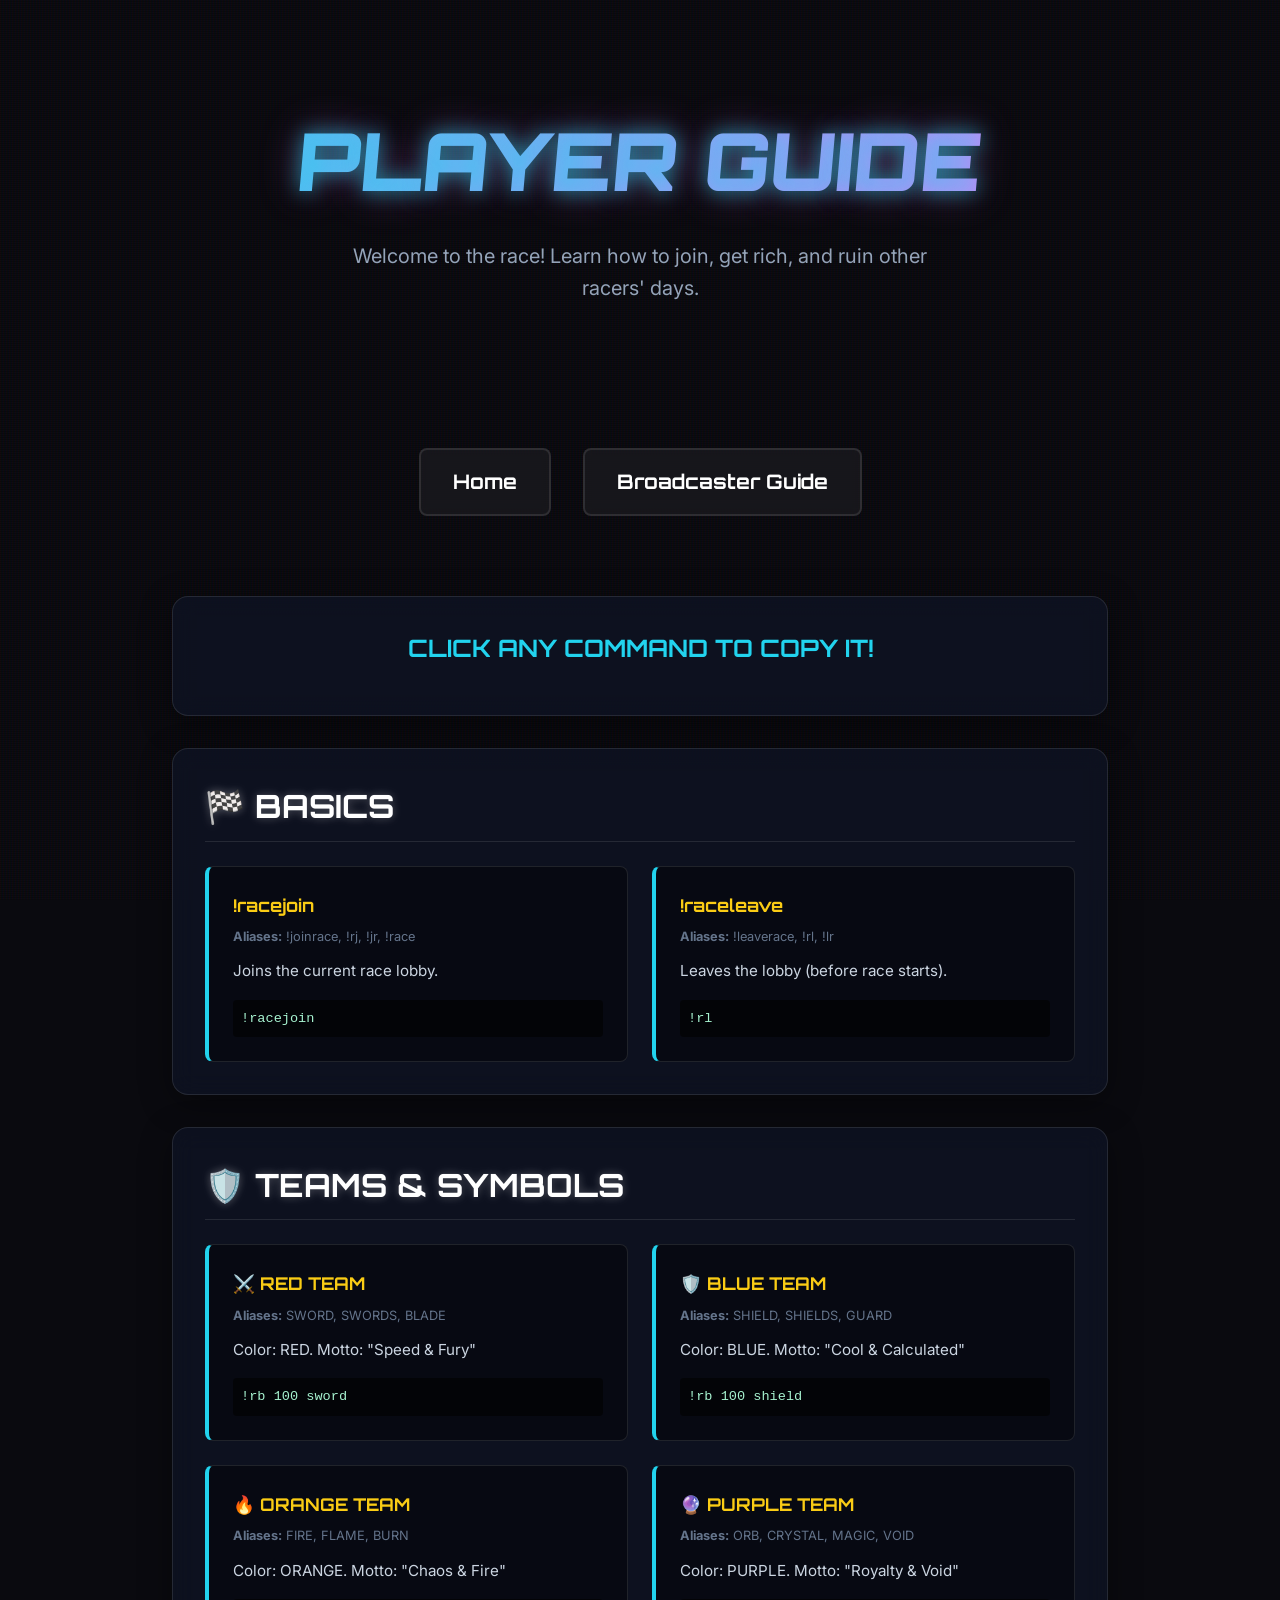
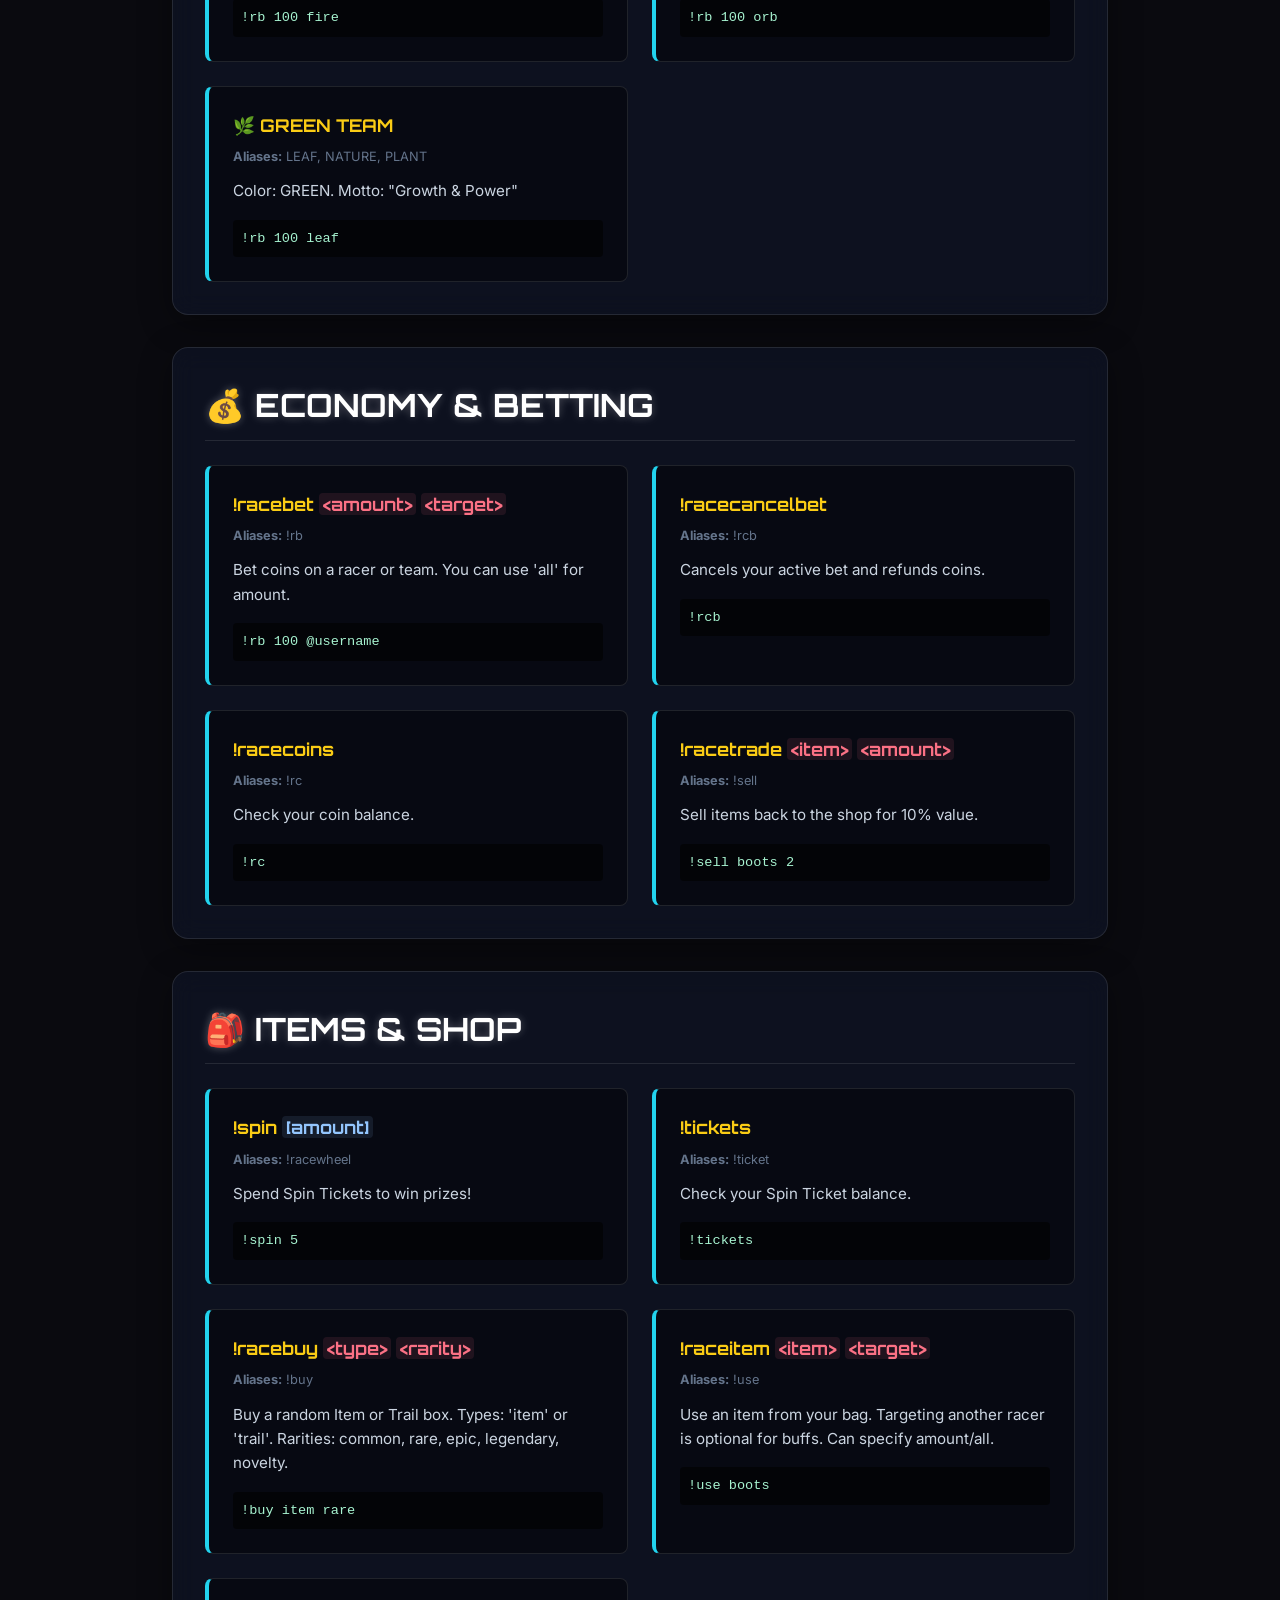
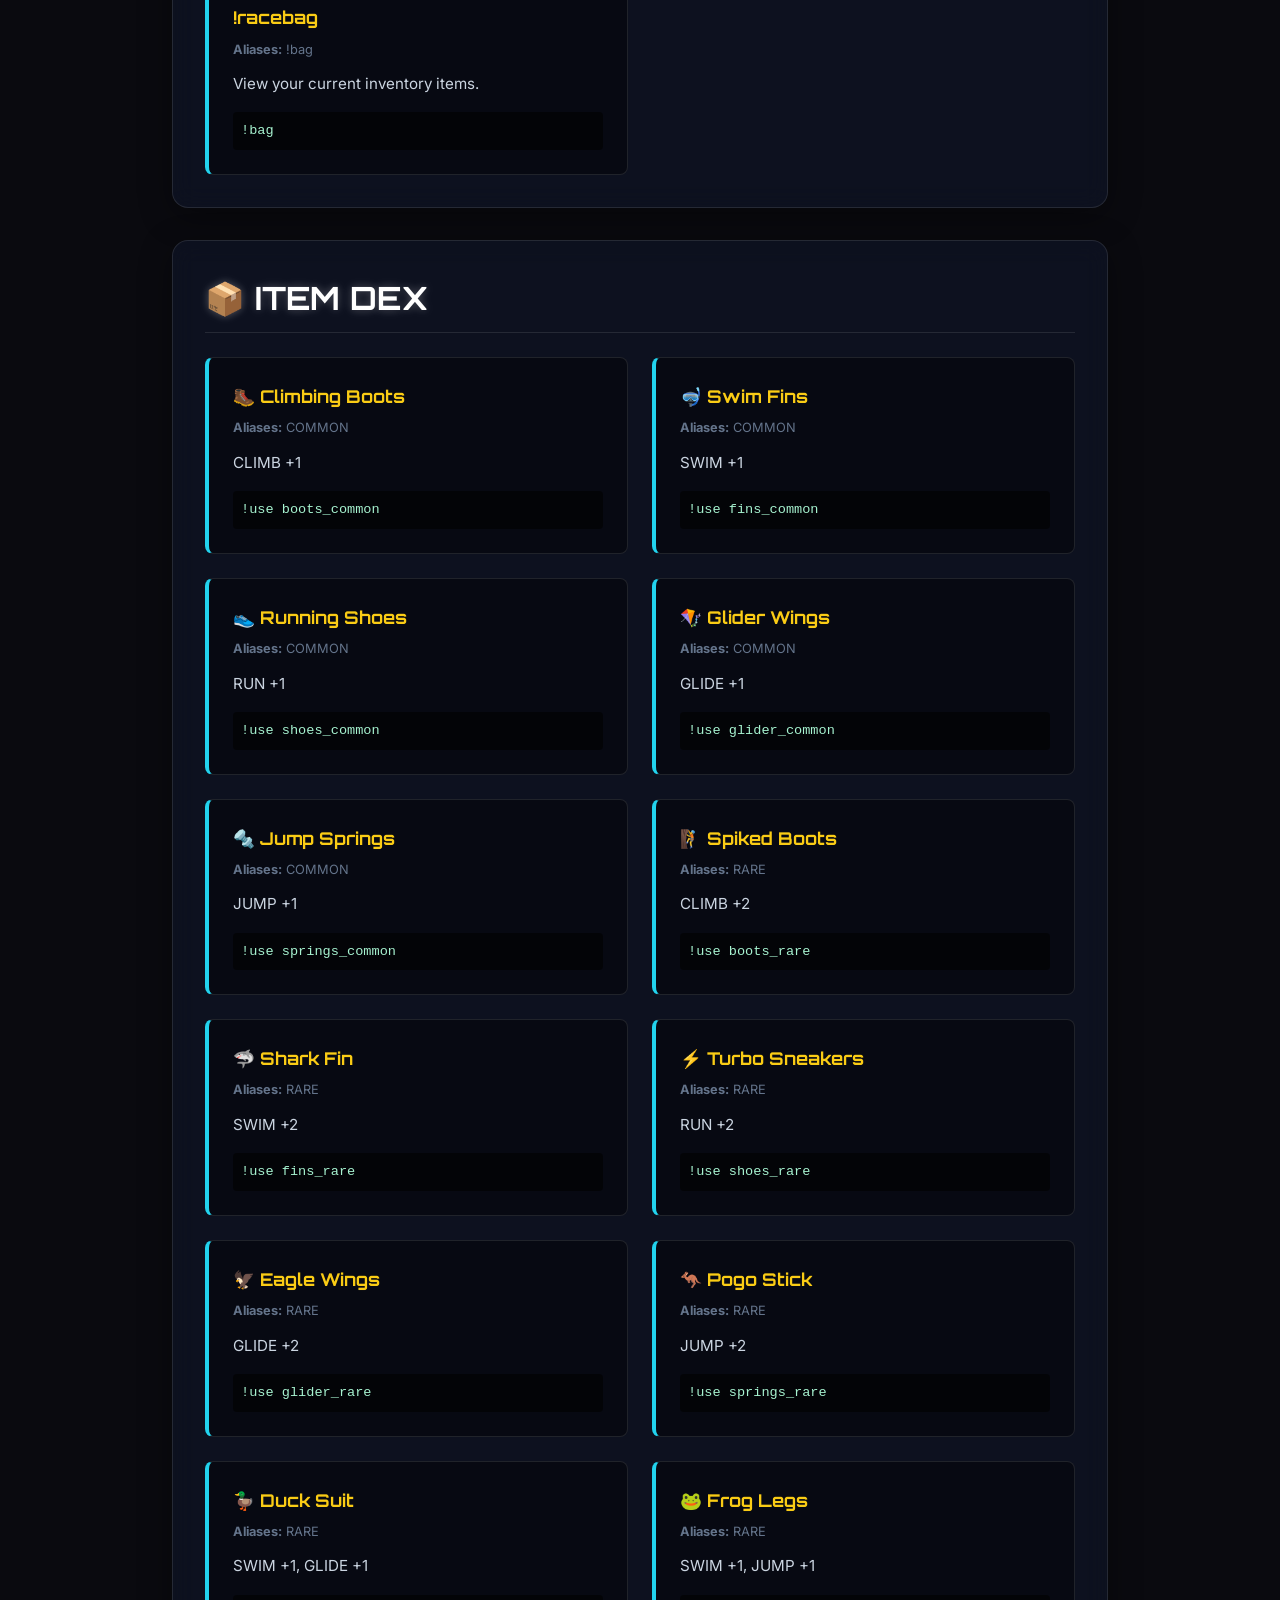
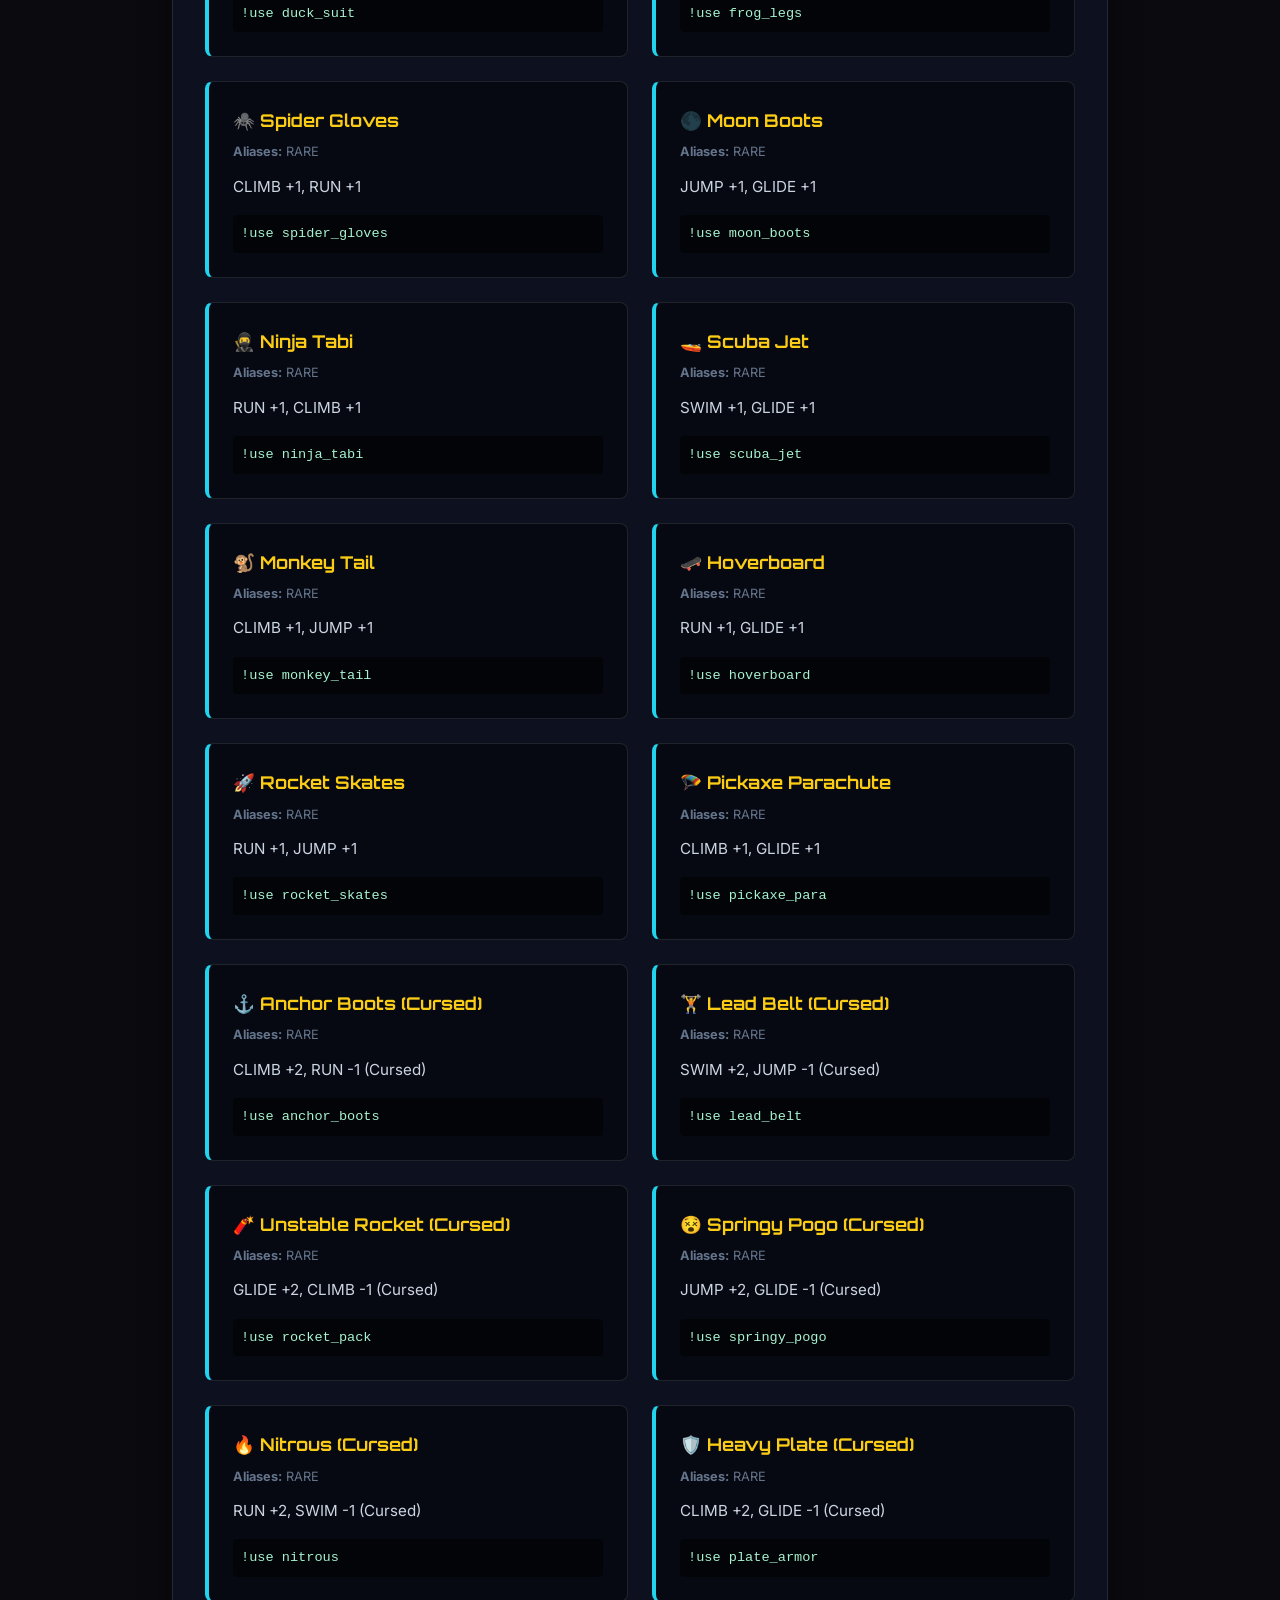
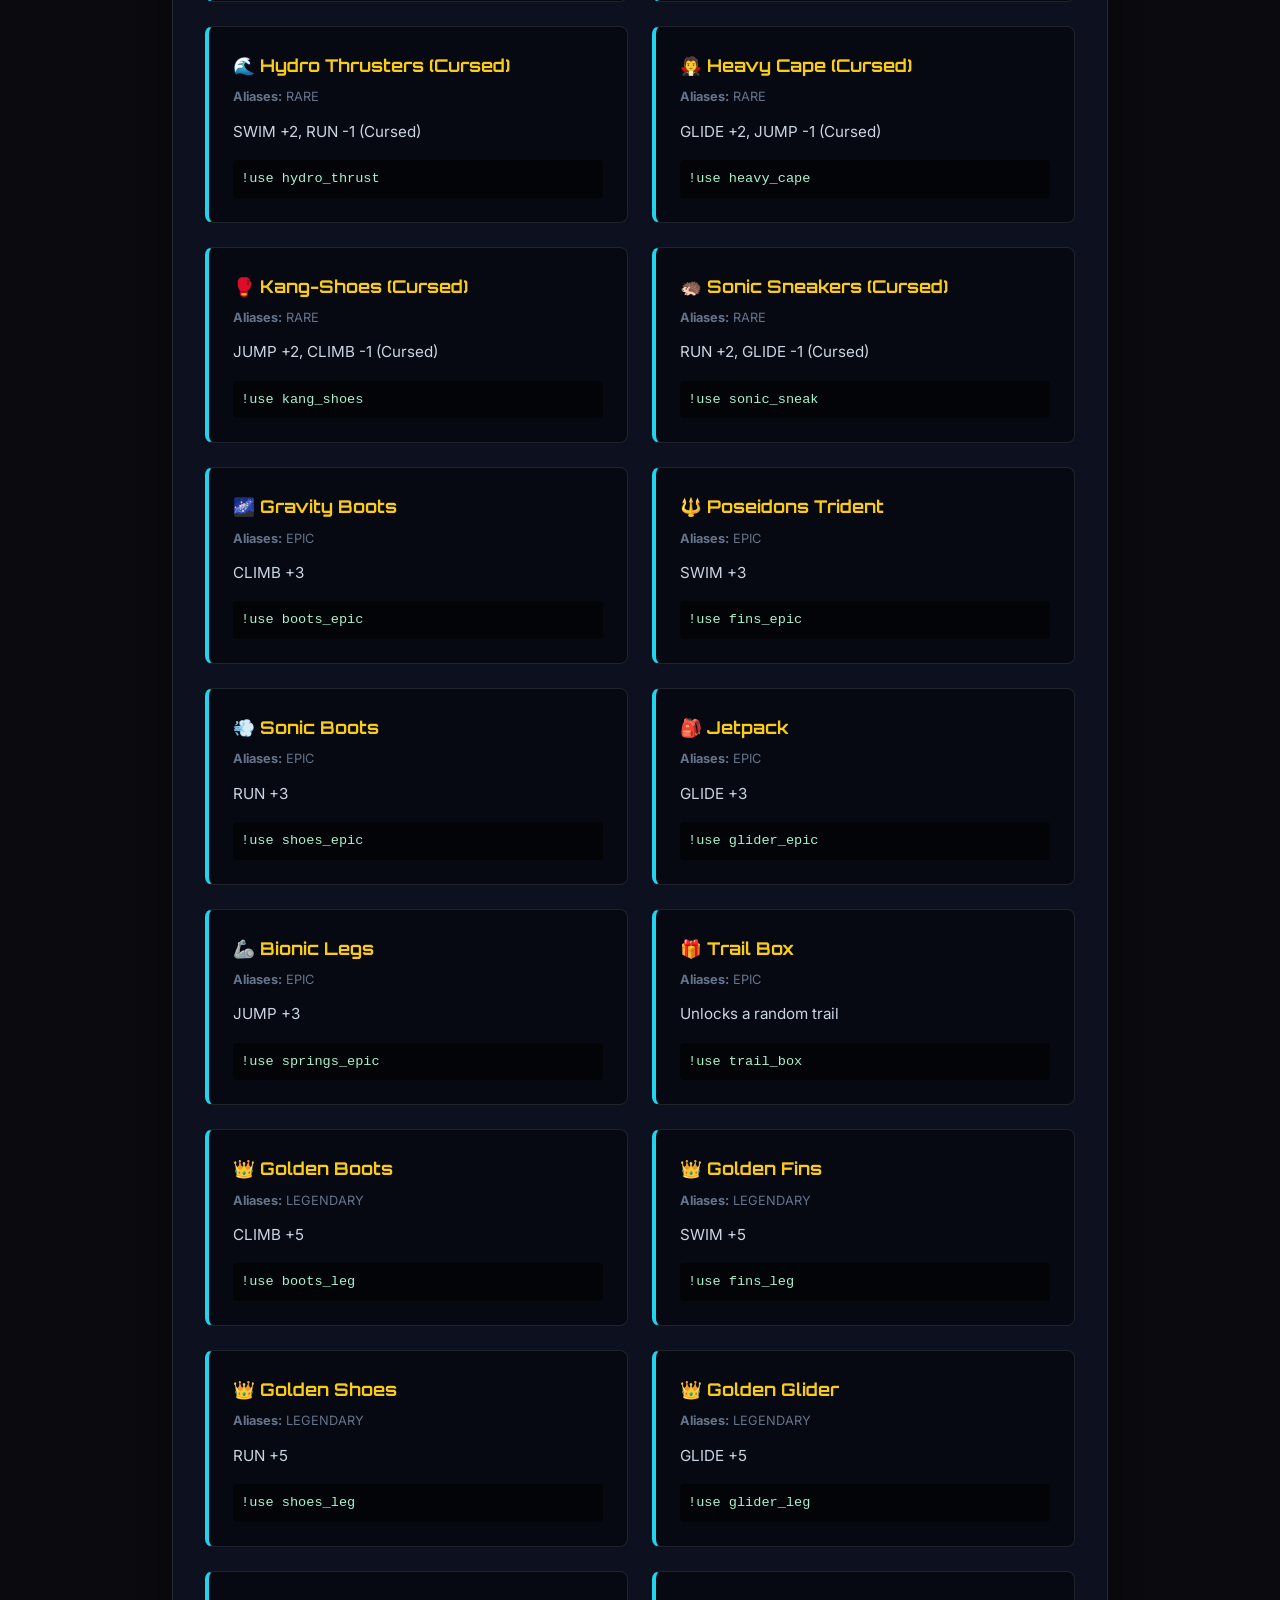
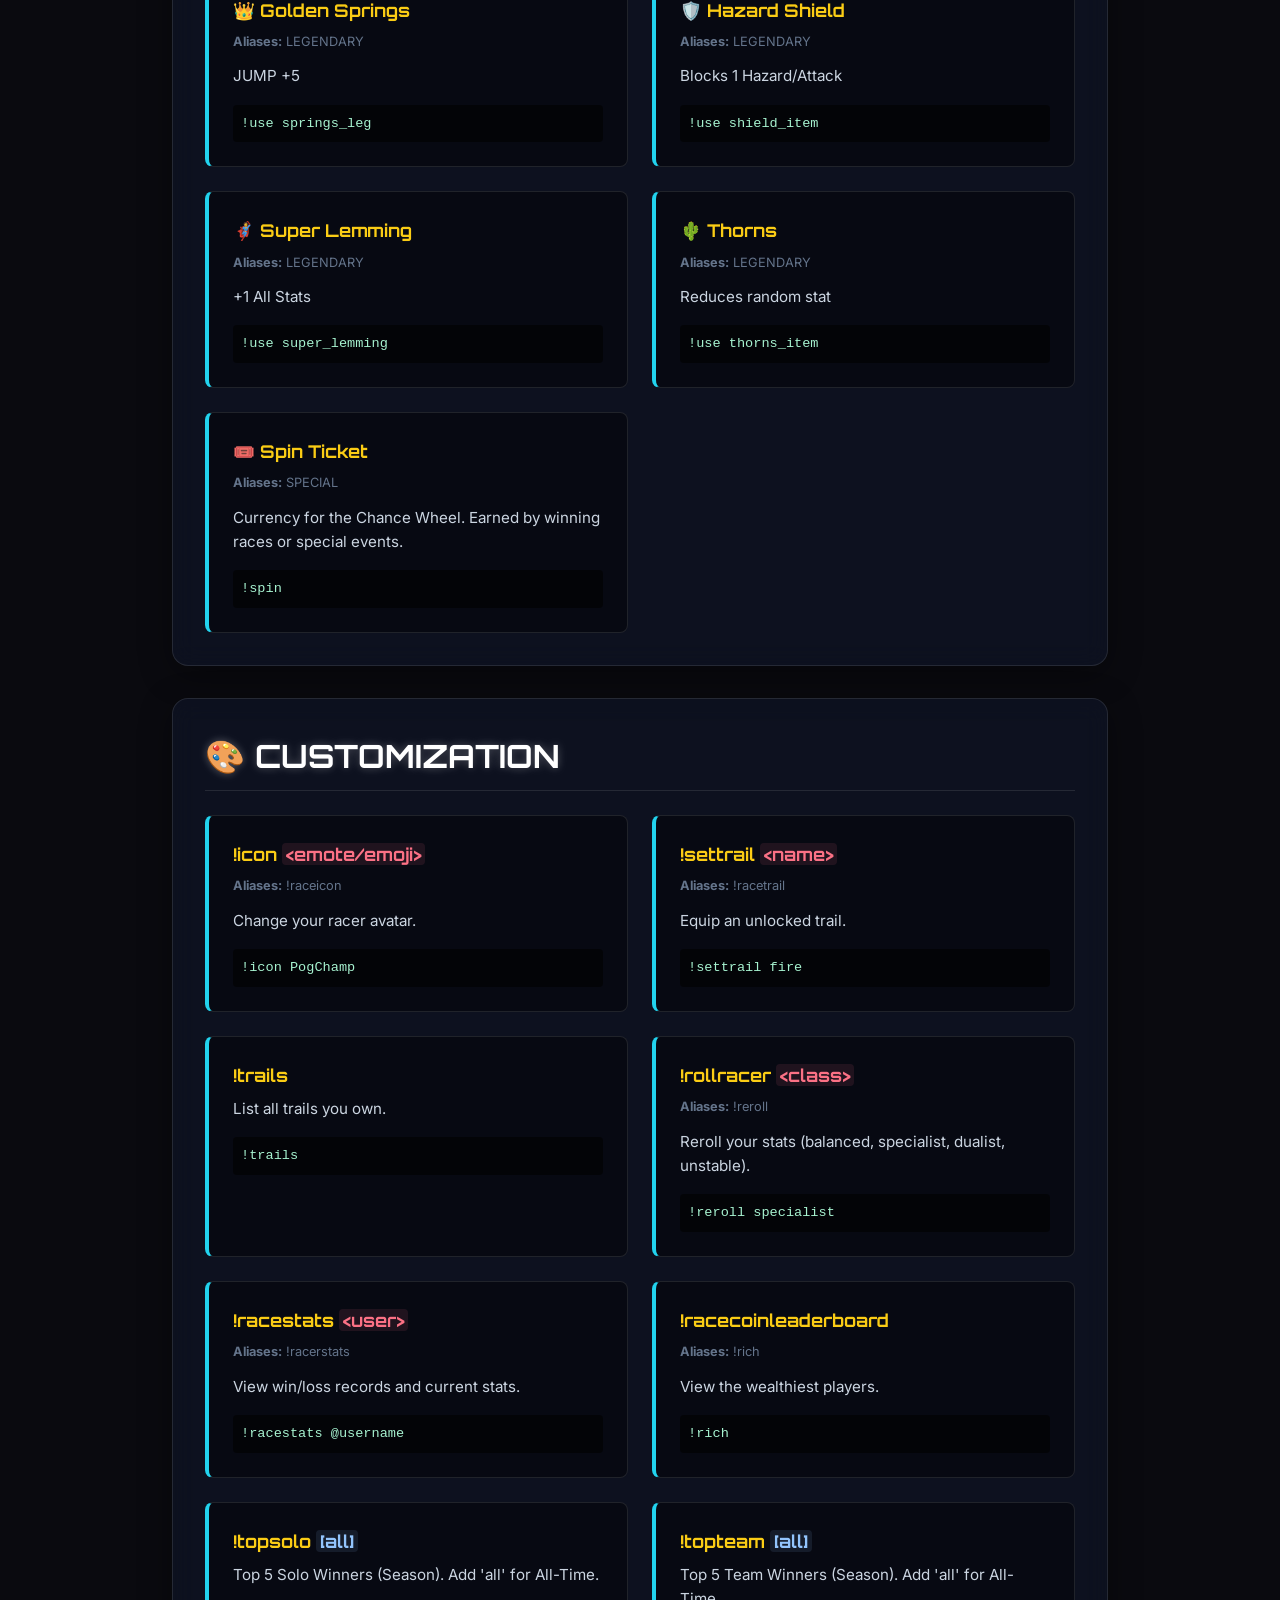
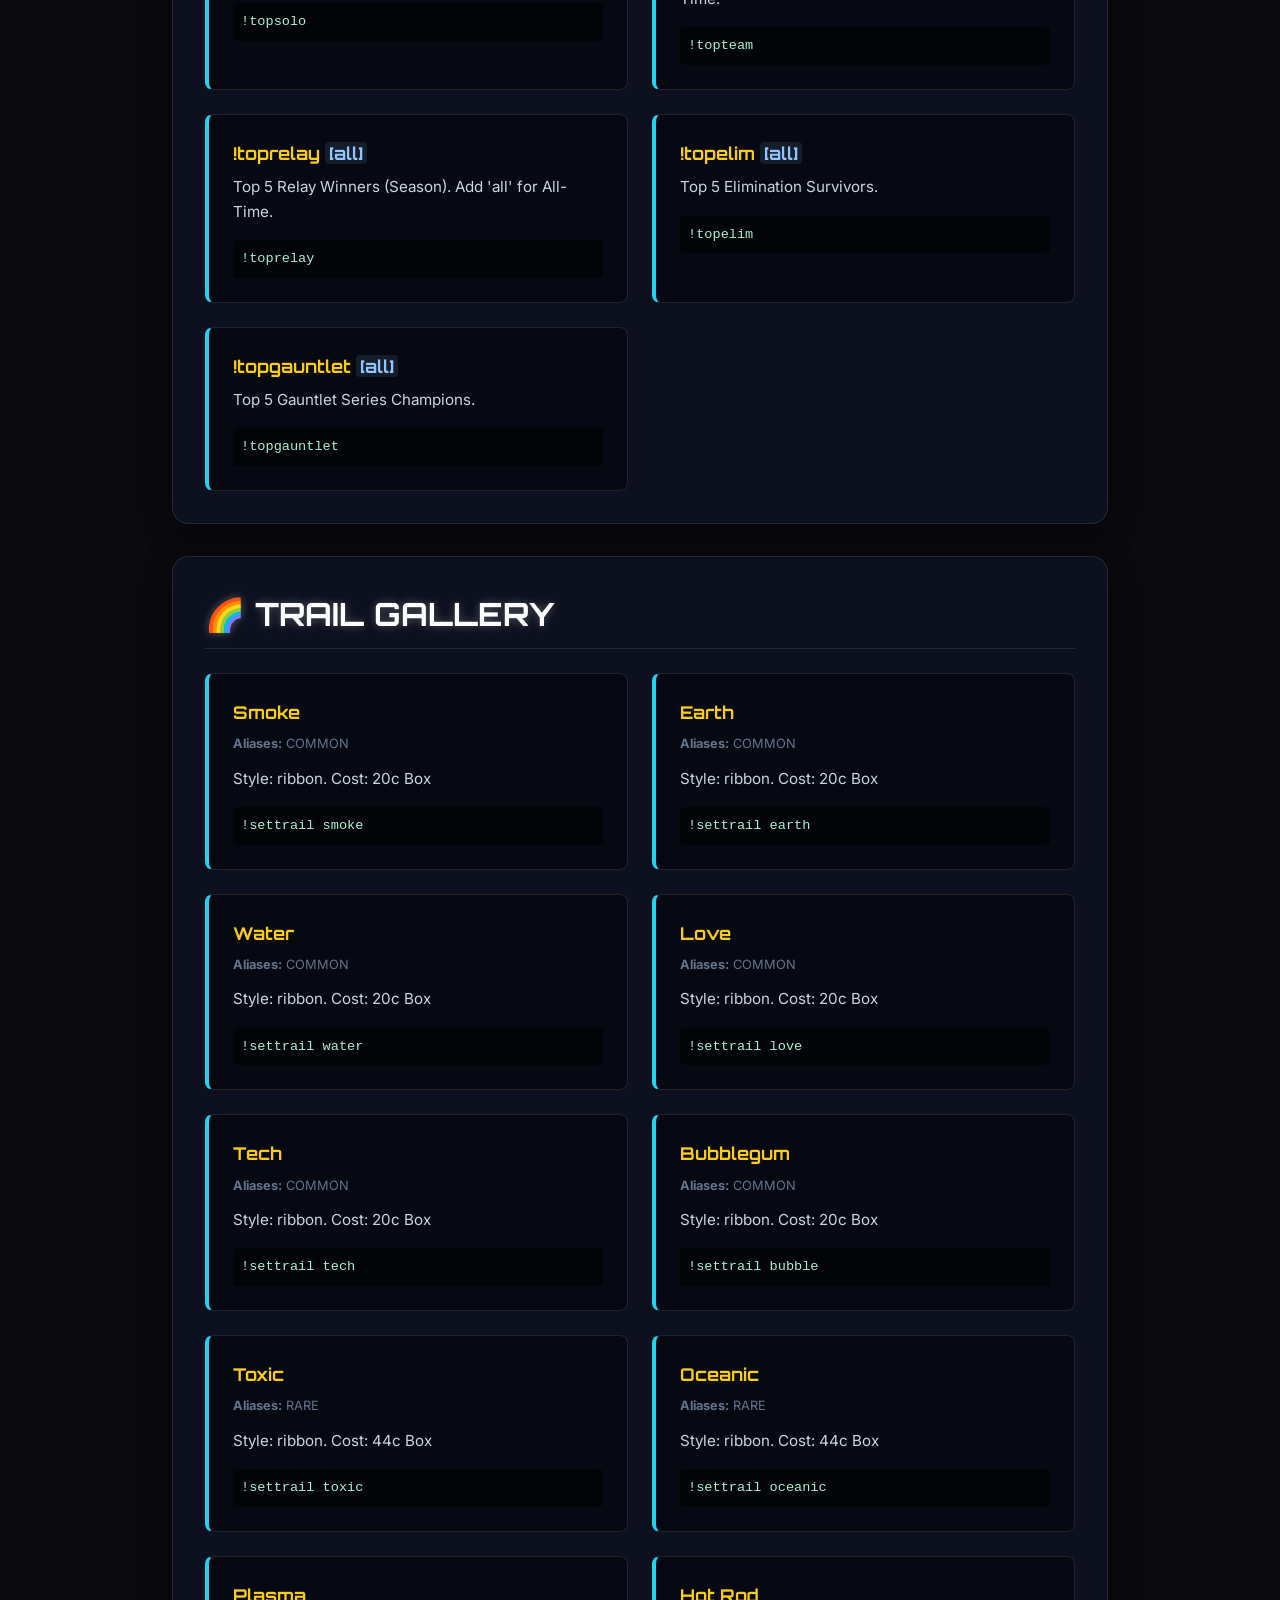
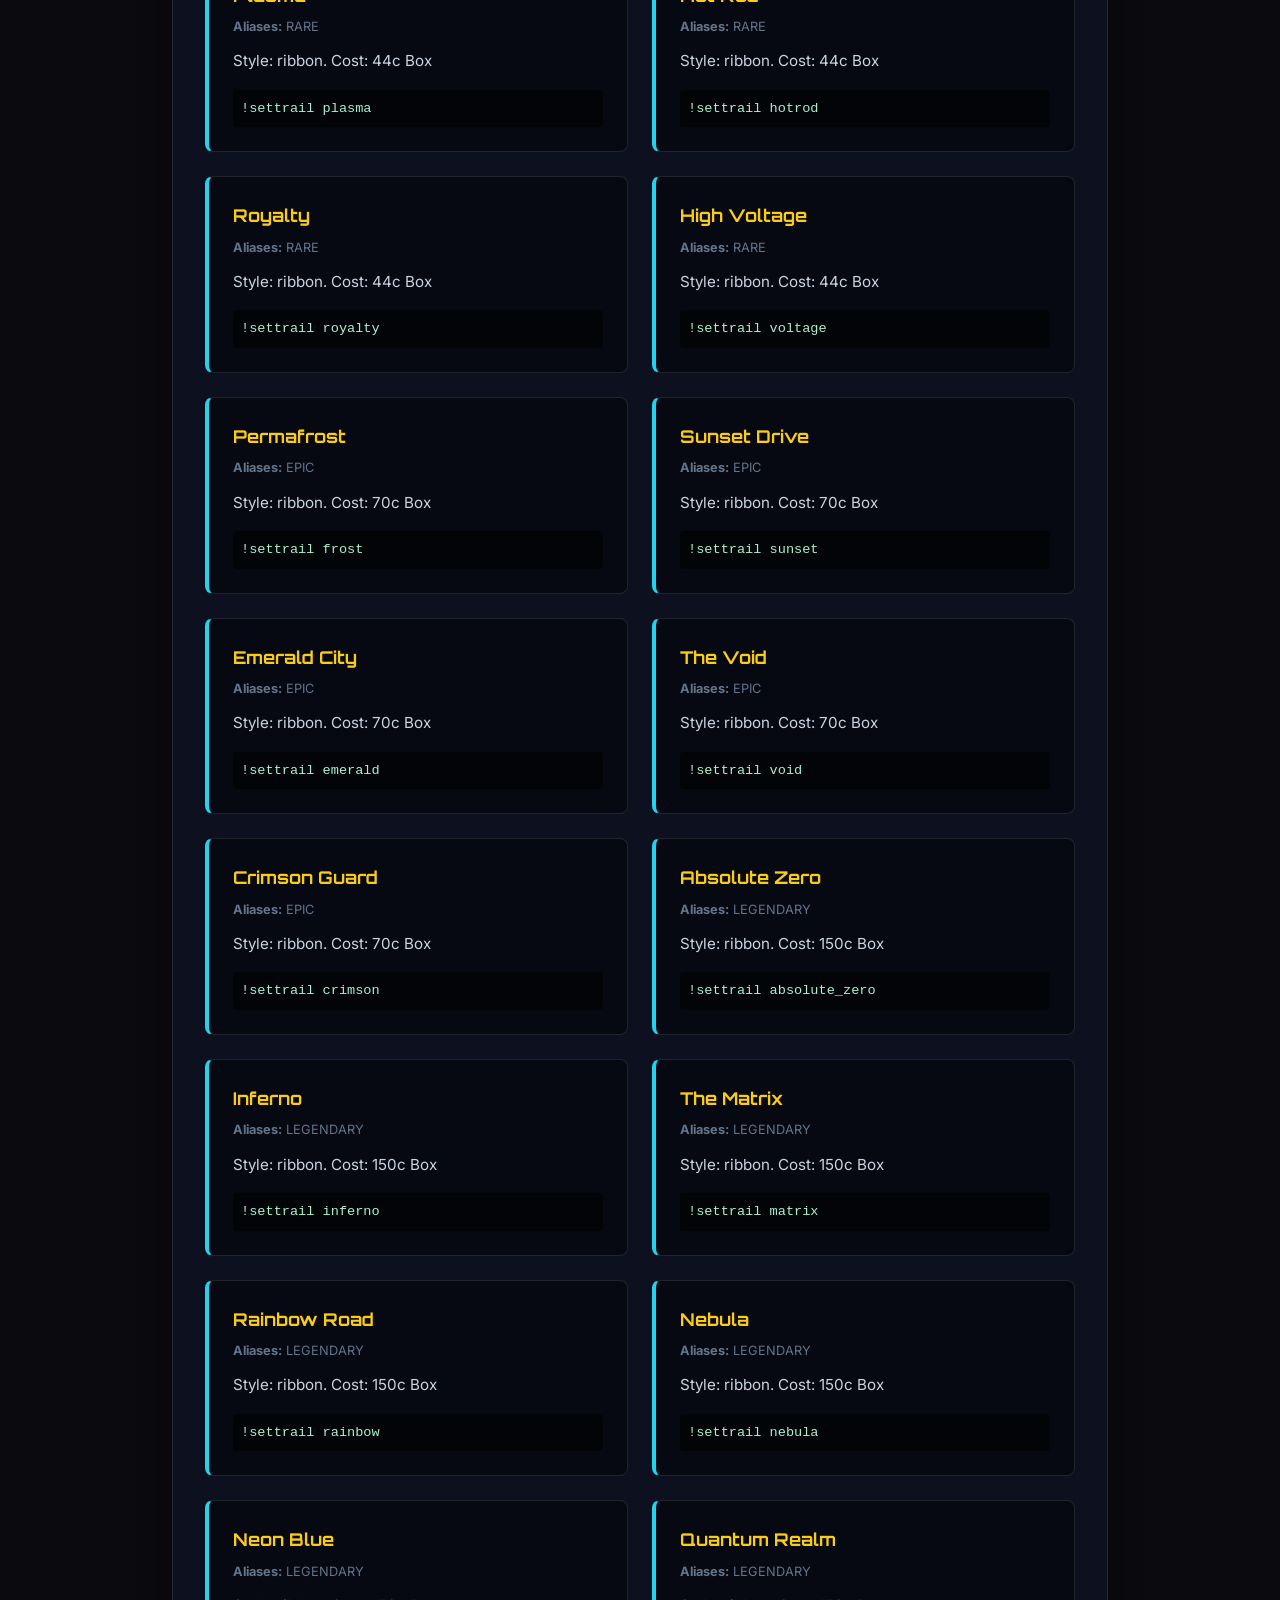
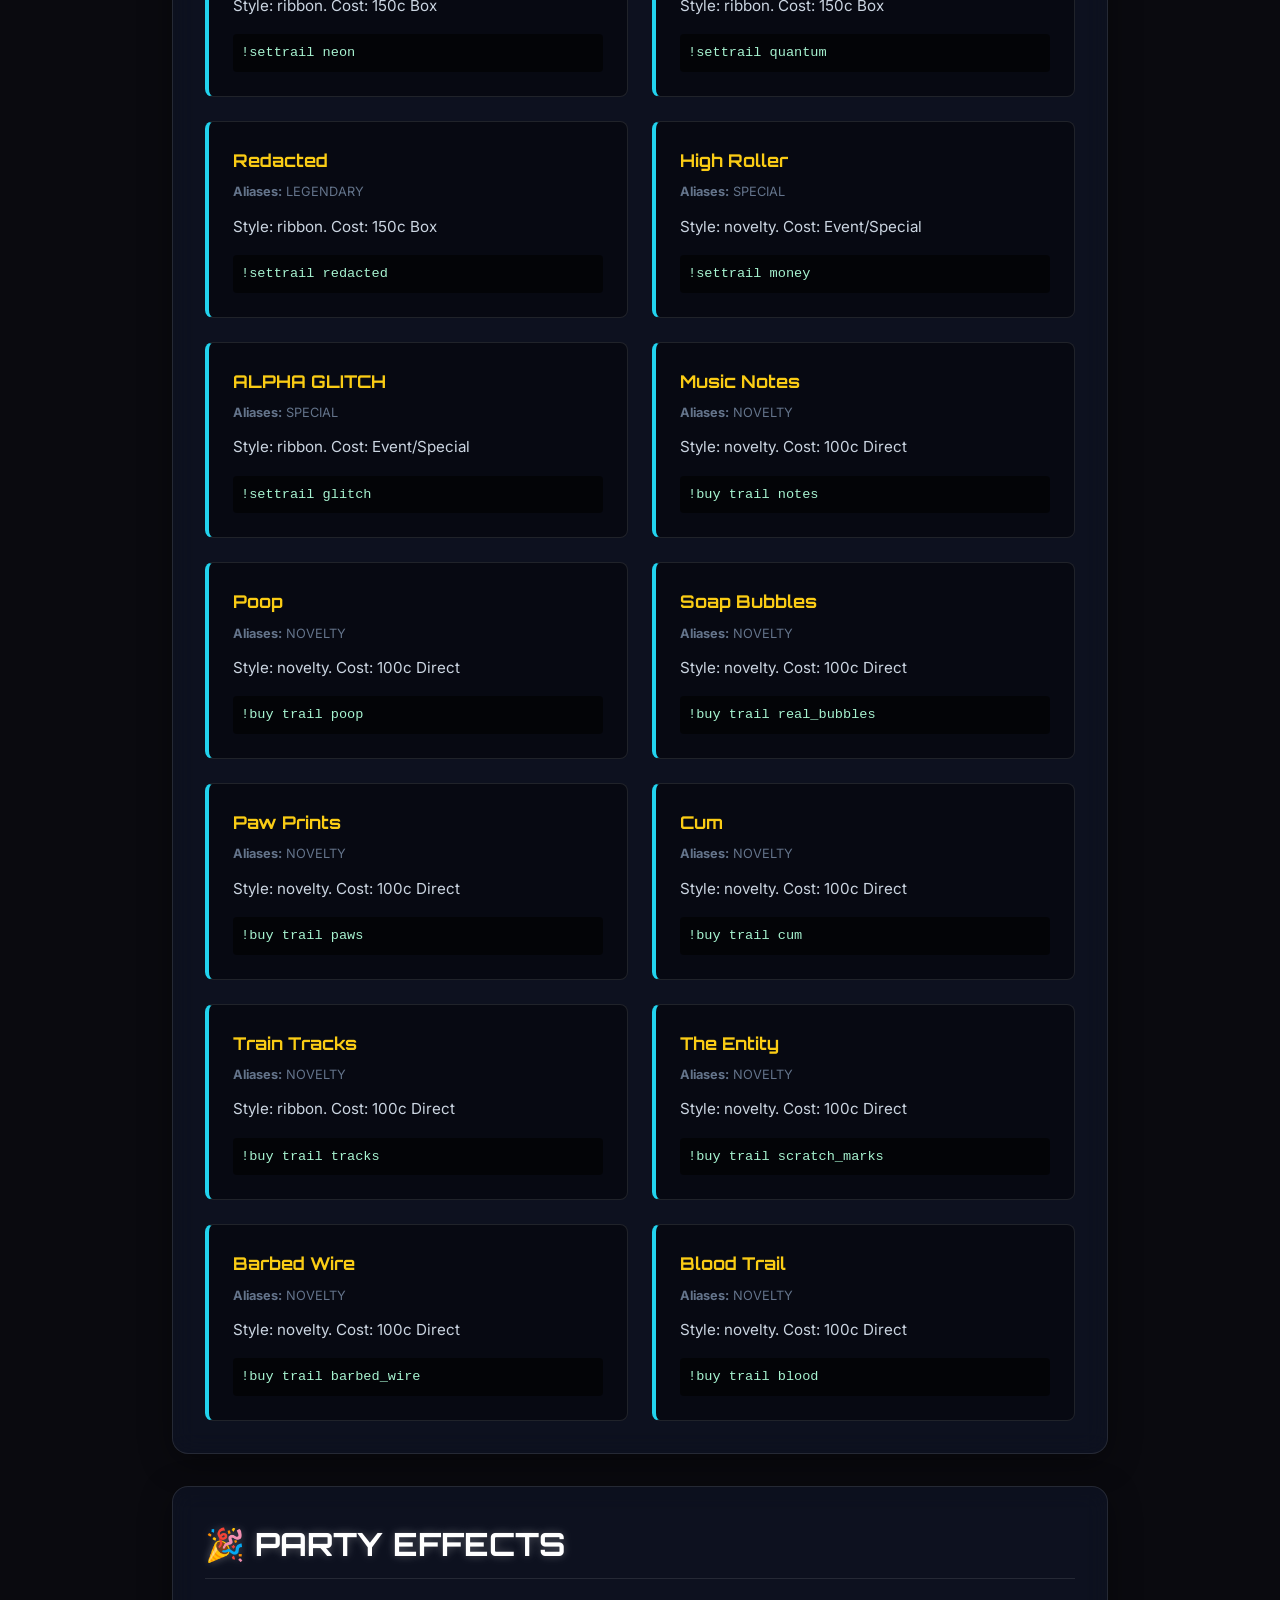
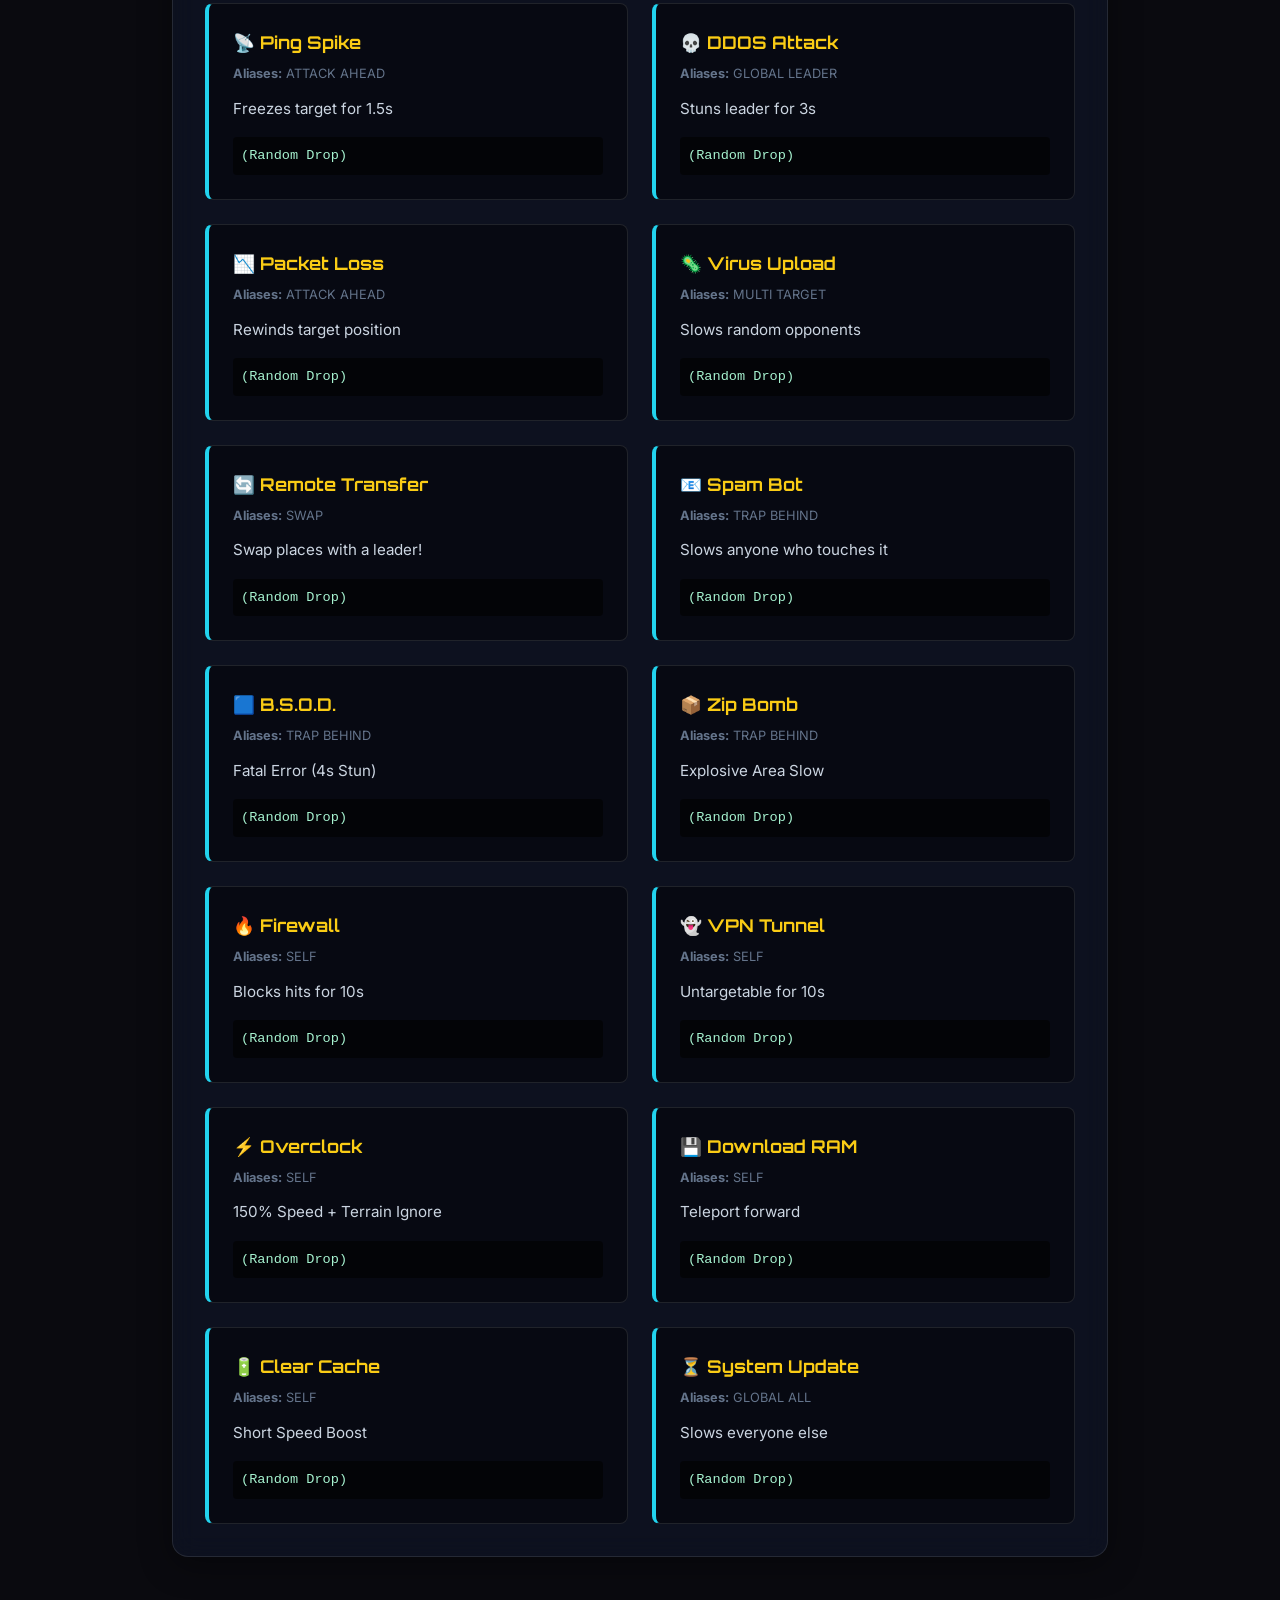
==== player-guide.html @ 6ff26ad1 "Add files via upload" ====
<!DOCTYPE html>
<html lang="en">
<head>
    <meta charset="UTF-8">
    <meta name="viewport" content="width=device-width, initial-scale=1.0">
    <title>Stream Racers | Player Guide</title>
    <link rel="stylesheet" href="css/style.css">
</head>
<body>
    <div class="hero">
        <h1 class="title">PLAYER GUIDE</h1>
        <p class="subtitle">Welcome to the race! Learn how to join, get rich, and ruin other racers' days.</p>
    </div>

    <nav>
        <a href="index.html" class="nav-link">Home</a>
        <a href="broadcaster-guide.html" class="nav-link magenta">Broadcaster Guide</a>
    </nav>

    <div class="container">
        <div class="glass-panel text-center mb-8">
            <h2 class="orbitron" style="color: var(--neon-cyan); margin-bottom: 1rem;">Click any command to copy it!</h2>
        </div>
        
        <div id="commands-container"></div>
    </div>

    <script src="js/data.js"></script>
    <script src="js/main.js"></script>
    <script>
        // Render player-facing sections
        renderCommands('commands-container', [
            'BASICS', 
            'TEAMS', 
            'ECONOMY', 
            'ITEMS', 
            'DEX', 
            'CUSTOMIZATION', 
            'GALLERY', 
            'PARTY'
        ]);
    </script>
</body>
</html>
---- css/style.css ----
@import url('https://fonts.googleapis.com/css2?family=Orbitron:wght@400;700;900&family=Inter:wght@400;500;700&display=swap');

:root {
    --bg-dark: #0a0a0f;
    --neon-cyan: #22d3ee;
    --neon-magenta: #e879f9;
    --neon-yellow: #facc15;
    --glass-bg: rgba(15, 23, 42, 0.6);
    --glass-border: rgba(255, 255, 255, 0.1);
}

* {
    box-sizing: border-box;
    margin: 0;
    padding: 0;
}

body {
    background-color: var(--bg-dark);
    color: #e2e8f0;
    font-family: 'Inter', sans-serif;
    line-height: 1.6;
    overflow-x: hidden;
    position: relative;
    min-height: 100vh;
}

/* Scanline Effect */
body::before {
    content: " ";
    display: block;
    position: fixed;
    top: 0;
    left: 0;
    bottom: 0;
    right: 0;
    background: linear-gradient(rgba(18, 16, 16, 0) 50%, rgba(0, 0, 0, 0.25) 50%), linear-gradient(90deg, rgba(255, 0, 0, 0.06), rgba(0, 255, 0, 0.02), rgba(0, 0, 255, 0.06));
    z-index: 2;
    background-size: 100% 2px, 3px 100%;
    pointer-events: none;
}

h1, h2, h3, .orbitron {
    font-family: 'Orbitron', sans-serif;
    text-transform: uppercase;
}

.hero {
    text-align: center;
    padding: 6rem 2rem;
    position: relative;
    z-index: 10;
}

.title {
    font-size: 5rem;
    font-weight: 900;
    color: #fff;
    text-shadow: 0 0 20px rgba(34, 211, 238, 0.6), 0 0 40px rgba(232, 121, 249, 0.4);
    transform: skew(-5deg);
    margin-bottom: 1rem;
    background: linear-gradient(90deg, var(--neon-cyan), var(--neon-magenta));
    -webkit-background-clip: text;
    -webkit-text-fill-color: transparent;
}

.subtitle {
    font-size: 1.25rem;
    color: #94a3b8;
    max-width: 600px;
    margin: 0 auto 3rem auto;
}

.container {
    max-width: 1000px;
    margin: 0 auto;
    padding: 2rem;
    position: relative;
    z-index: 10;
}

/* Glassmorphism */
.glass-panel {
    background: var(--glass-bg);
    backdrop-filter: blur(12px);
    -webkit-backdrop-filter: blur(12px);
    border: 1px solid var(--glass-border);
    border-radius: 16px;
    padding: 2rem;
    margin-bottom: 2rem;
    box-shadow: 0 8px 32px 0 rgba(0, 0, 0, 0.37);
    transition: transform 0.3s ease, box-shadow 0.3s ease;
}

/* Links & Nav */
nav {
    display: flex;
    justify-content: center;
    gap: 2rem;
    margin-bottom: 3rem;
    z-index: 10;
    position: relative;
}

.nav-link {
    display: inline-block;
    padding: 1rem 2rem;
    text-decoration: none;
    color: #fff;
    font-family: 'Orbitron', sans-serif;
    font-weight: 700;
    font-size: 1.25rem;
    border: 2px solid var(--glass-border);
    border-radius: 8px;
    background: rgba(255, 255, 255, 0.05);
    backdrop-filter: blur(5px);
    transition: all 0.2s ease-out;
}

.nav-link:hover {
    border-color: var(--neon-cyan);
    box-shadow: 0 0 15px rgba(34, 211, 238, 0.4);
    transform: translateY(-2px);
    background: rgba(34, 211, 238, 0.1);
}

.nav-link.magenta:hover {
    border-color: var(--neon-magenta);
    box-shadow: 0 0 15px rgba(232, 121, 249, 0.4);
    background: rgba(232, 121, 249, 0.1);
}

/* Commands Grid */
.commands-grid {
    display: grid;
    grid-template-columns: repeat(auto-fill, minmax(300px, 1fr));
    gap: 1.5rem;
}

.command-card {
    background: rgba(0, 0, 0, 0.4);
    border: 1px solid rgba(255, 255, 255, 0.1);
    border-left: 4px solid var(--neon-cyan);
    border-radius: 8px;
    padding: 1.5rem;
    transition: all 0.2s ease;
    cursor: pointer;
}

.command-card:hover {
    background: rgba(34, 211, 238, 0.05);
    border-color: rgba(34, 211, 238, 0.3);
    box-shadow: 0 4px 12px rgba(0, 0, 0, 0.5);
    transform: translateX(4px);
}

.cmd-title {
    font-family: 'Orbitron', sans-serif;
    font-size: 1.1rem;
    font-weight: 700;
    color: var(--neon-yellow);
    margin-bottom: 0.5rem;
}

.cmd-aliases {
    font-size: 0.8rem;
    color: #64748b;
    margin-bottom: 0.75rem;
}

.cmd-desc {
    font-size: 0.95rem;
    color: #cbd5e1;
    margin-bottom: 1rem;
}

.cmd-example {
    background: rgba(0,0,0,0.6);
    padding: 0.5rem;
    border-radius: 4px;
    font-family: monospace;
    font-size: 0.85rem;
    color: #a7f3d0;
}

.category-title {
    font-size: 2rem;
    margin-bottom: 1.5rem;
    border-bottom: 1px solid rgba(255,255,255,0.1);
    padding-bottom: 0.5rem;
    color: #fff;
    text-shadow: 0 0 10px rgba(255,255,255,0.3);
}

/* Utils */
.mb-2 { margin-bottom: 0.5rem; }
.mb-4 { margin-bottom: 1rem; }
.mb-8 { margin-bottom: 2rem; }
.text-center { text-align: center; }

/* Home Grid */
.home-grid {
    display: grid;
    grid-template-columns: 1fr 1fr;
    gap: 2rem;
}

.home-card {
    text-align: center;
    text-decoration: none;
    color: inherit;
    display: block;
}

.home-card h2 {
    color: var(--neon-cyan);
    margin-bottom: 1rem;
}

.home-card.magenta h2 {
    color: var(--neon-magenta);
}

.home-card:hover {
    transform: translateY(-5px);
    box-shadow: 0 10px 40px rgba(0,0,0,0.5);
}

.scroll-top-btn {
    position: fixed;
    bottom: 2rem;
    right: 2rem;
    width: 60px;
    height: 60px;
    border-radius: 50%;
    background: rgba(34, 211, 238, 0.2);
    border: 2px solid var(--neon-cyan);
    color: var(--neon-cyan);
    font-family: 'Orbitron', sans-serif;
    font-size: 0.8rem;
    font-weight: bold;
    cursor: pointer;
    backdrop-filter: blur(5px);
    box-shadow: 0 0 15px rgba(34, 211, 238, 0.3);
    opacity: 0;
    visibility: hidden;
    transform: translateY(20px);
    transition: all 0.3s cubic-bezier(0.175, 0.885, 0.32, 1.275);
    z-index: 1000;
}

.scroll-top-btn.visible {
    opacity: 1;
    visibility: visible;
    transform: translateY(0);
}

.scroll-top-btn:hover {
    background: var(--neon-cyan);
    color: #000;
    box-shadow: 0 0 25px rgba(34, 211, 238, 0.6);
    transform: translateY(-5px);
}

.syntax-arg.required {
    color: #fb7185;
    background: rgba(251, 113, 133, 0.1);
    padding: 0 4px;
    border-radius: 4px;
}

.syntax-arg.optional {
    color: #93c5fd;
    background: rgba(147, 197, 253, 0.1);
    padding: 0 4px;
    border-radius: 4px;
}
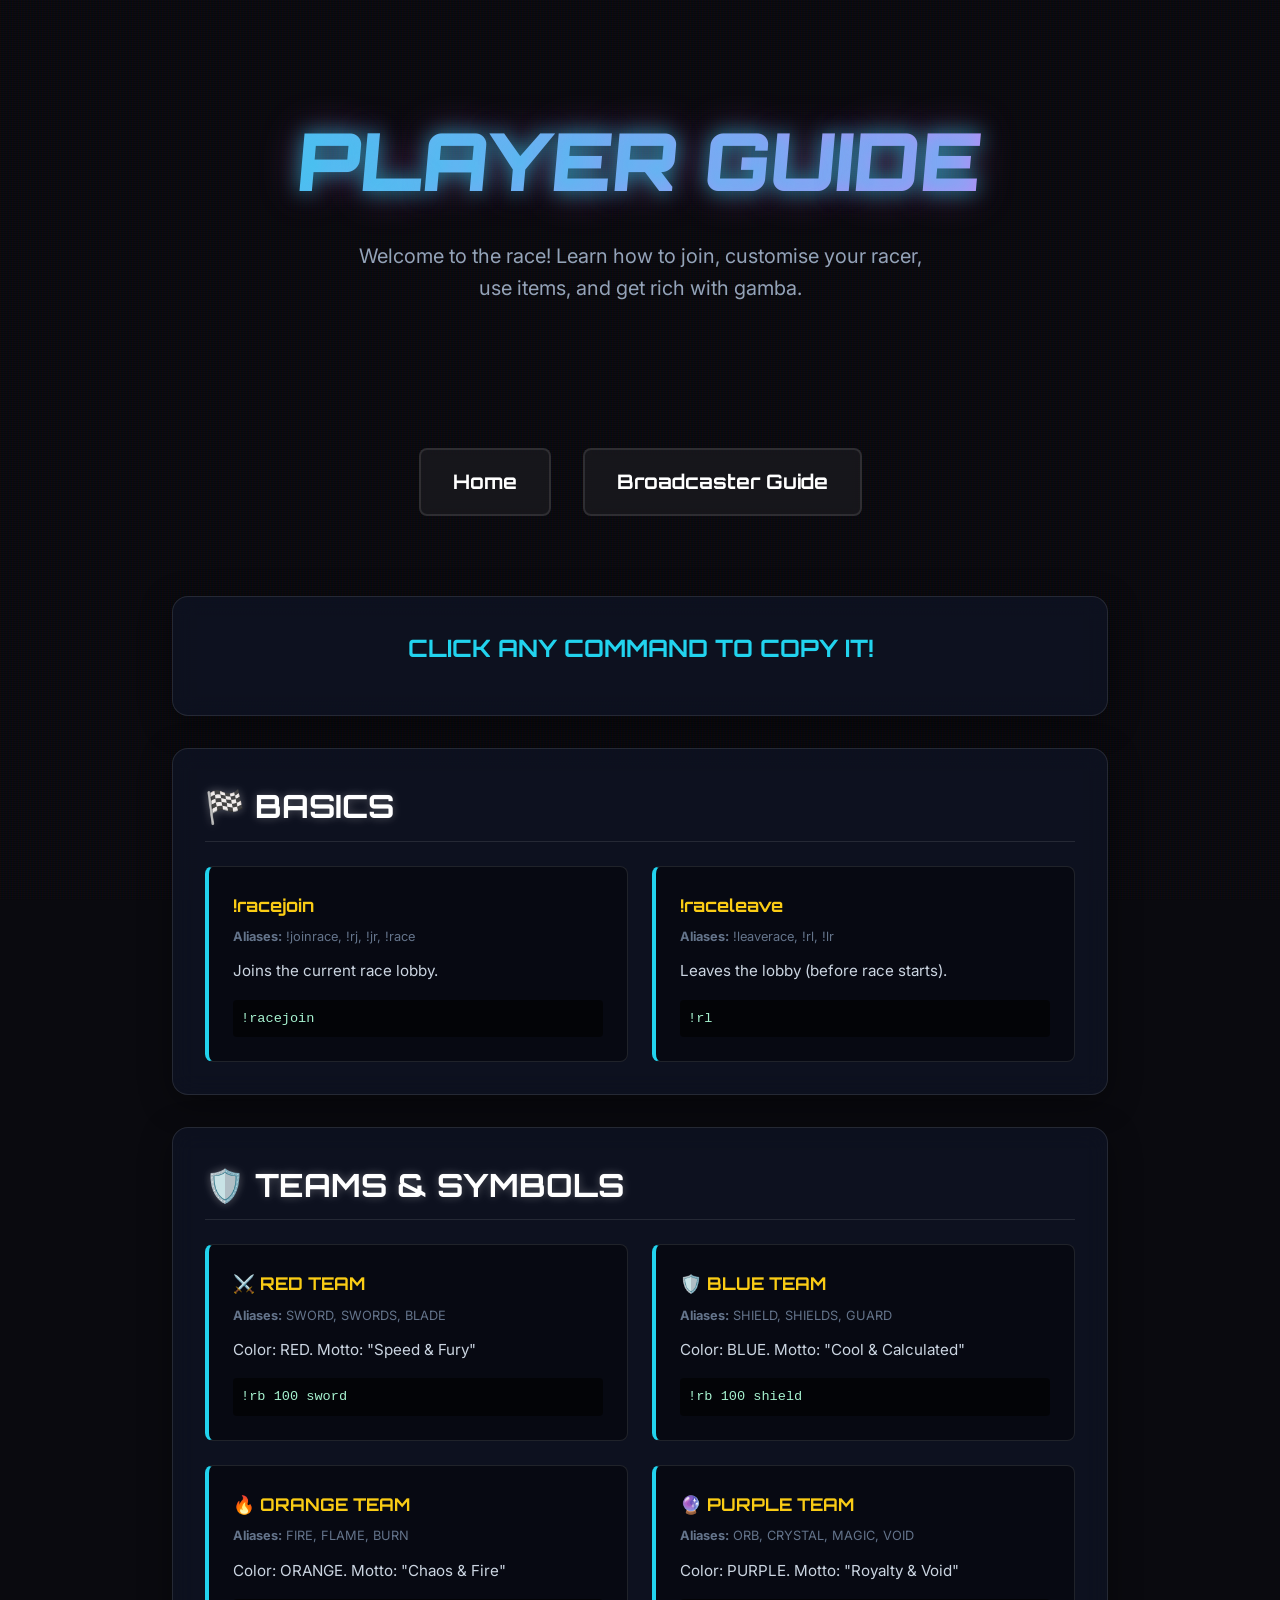
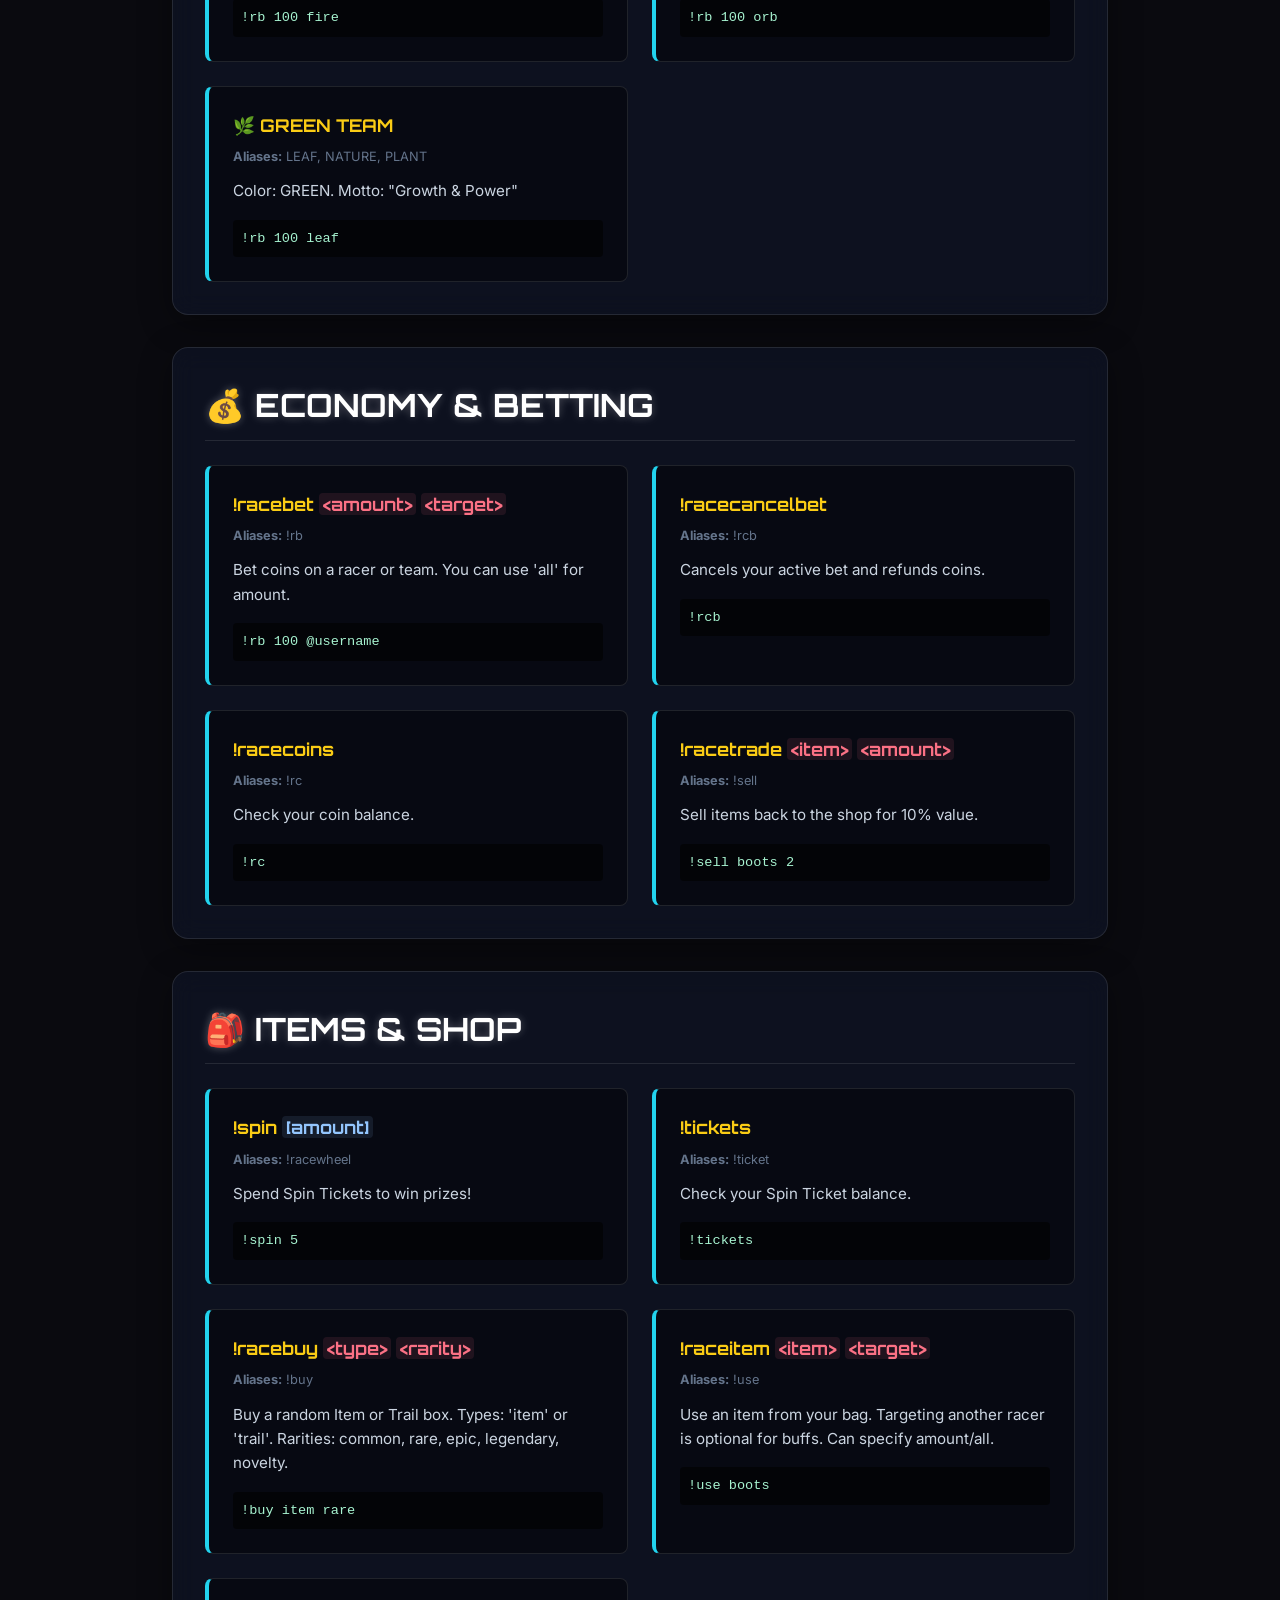
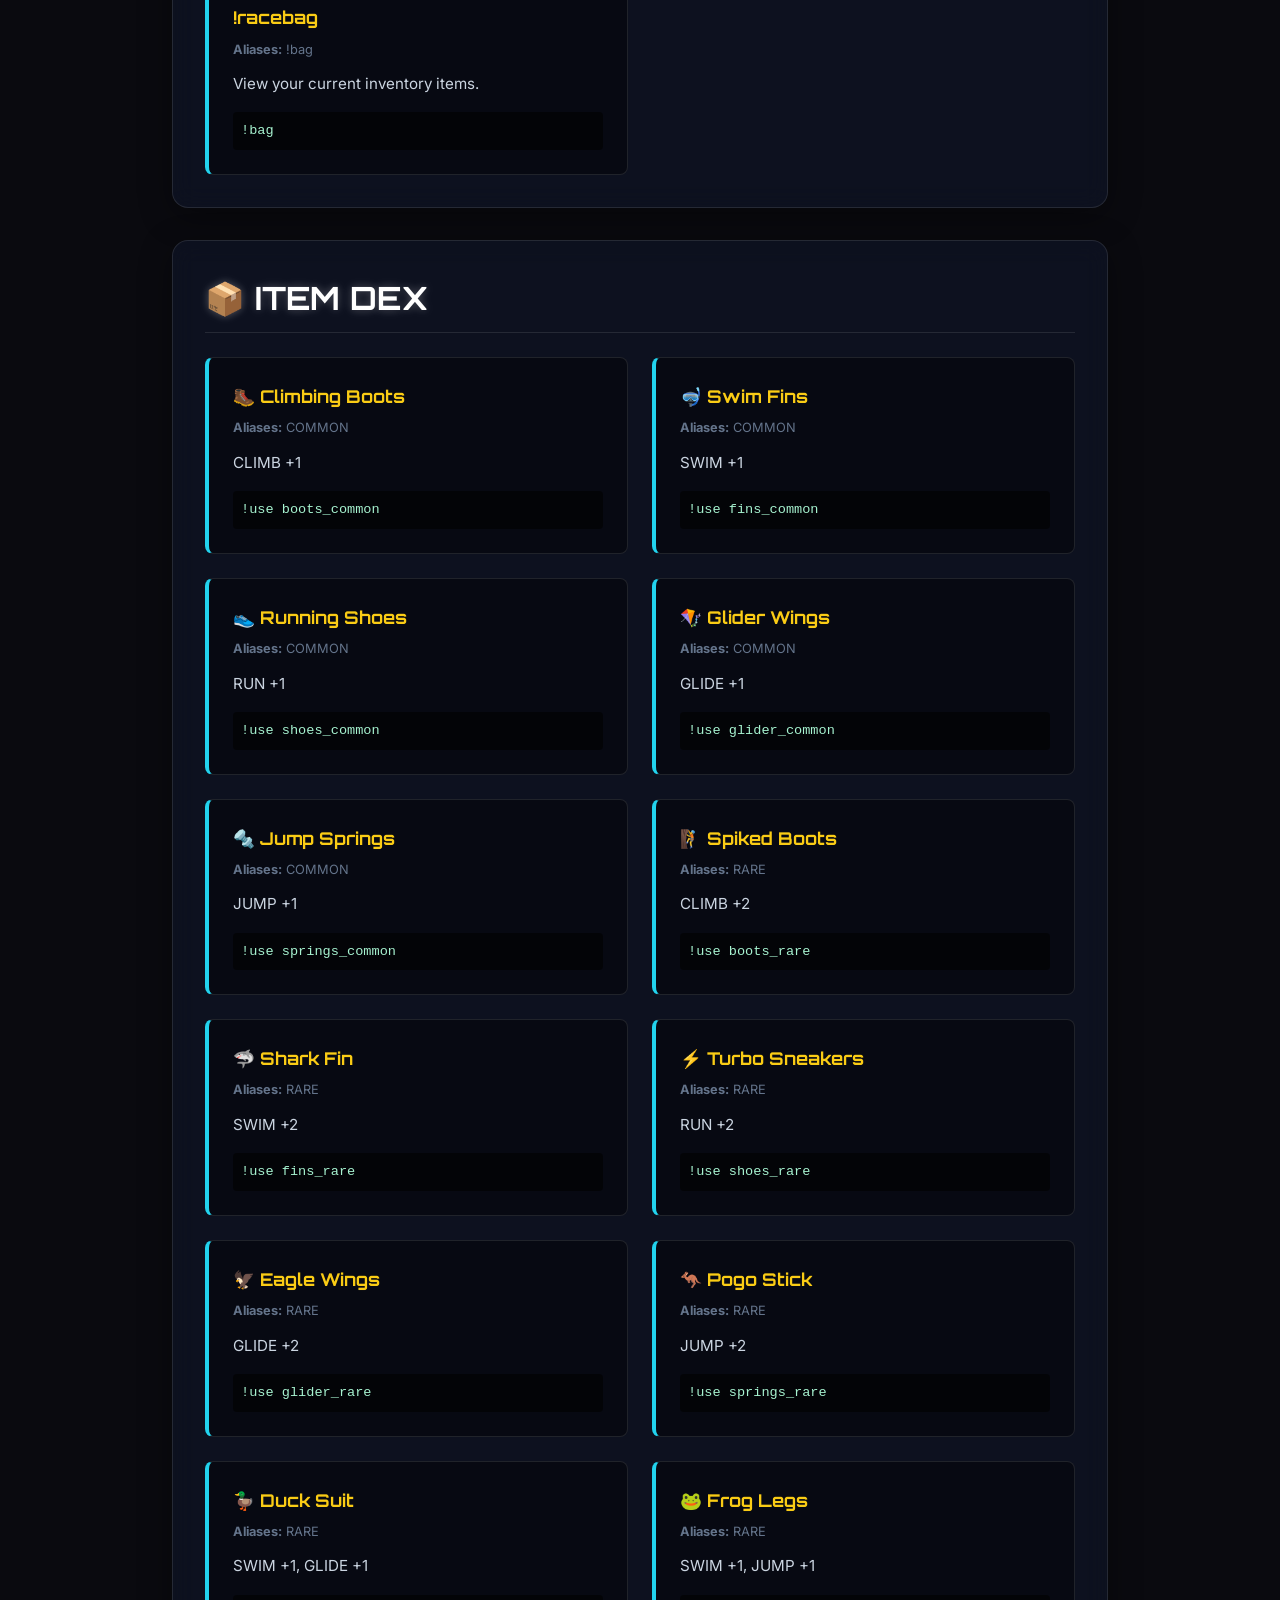
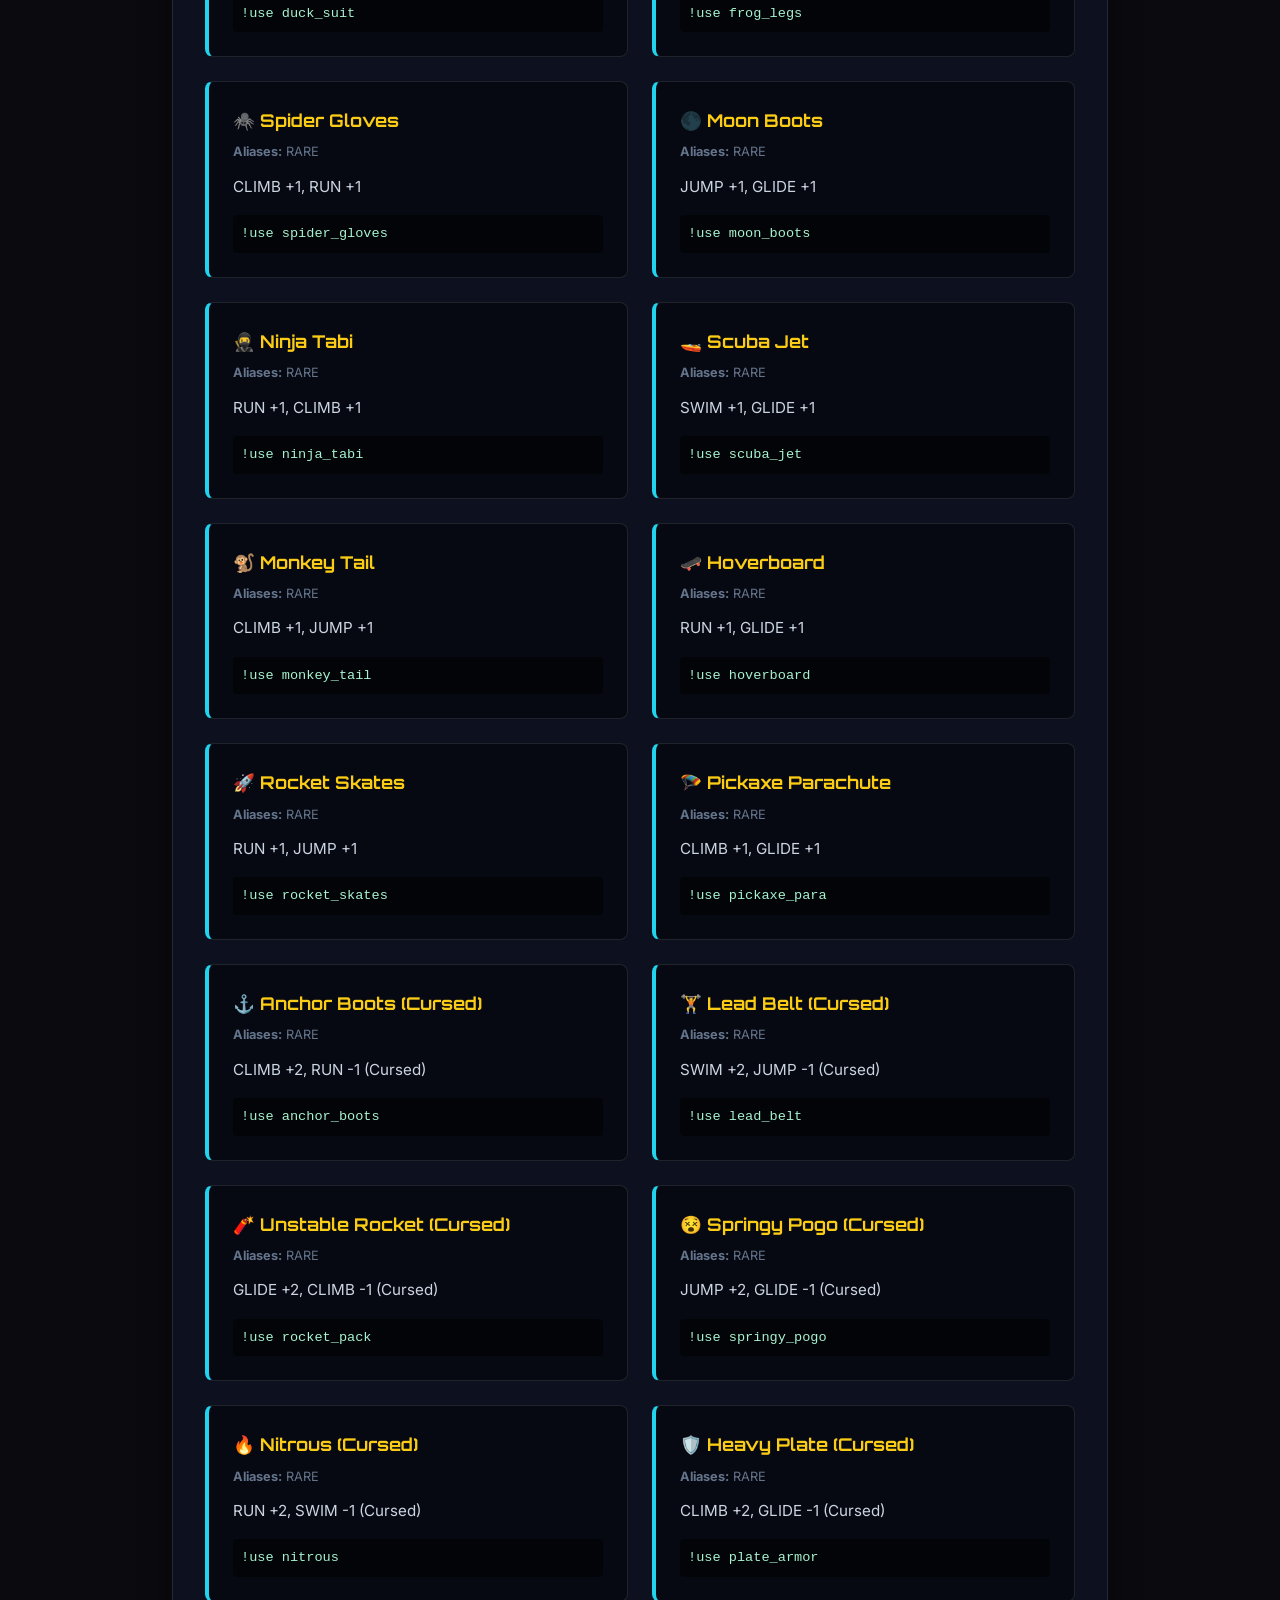
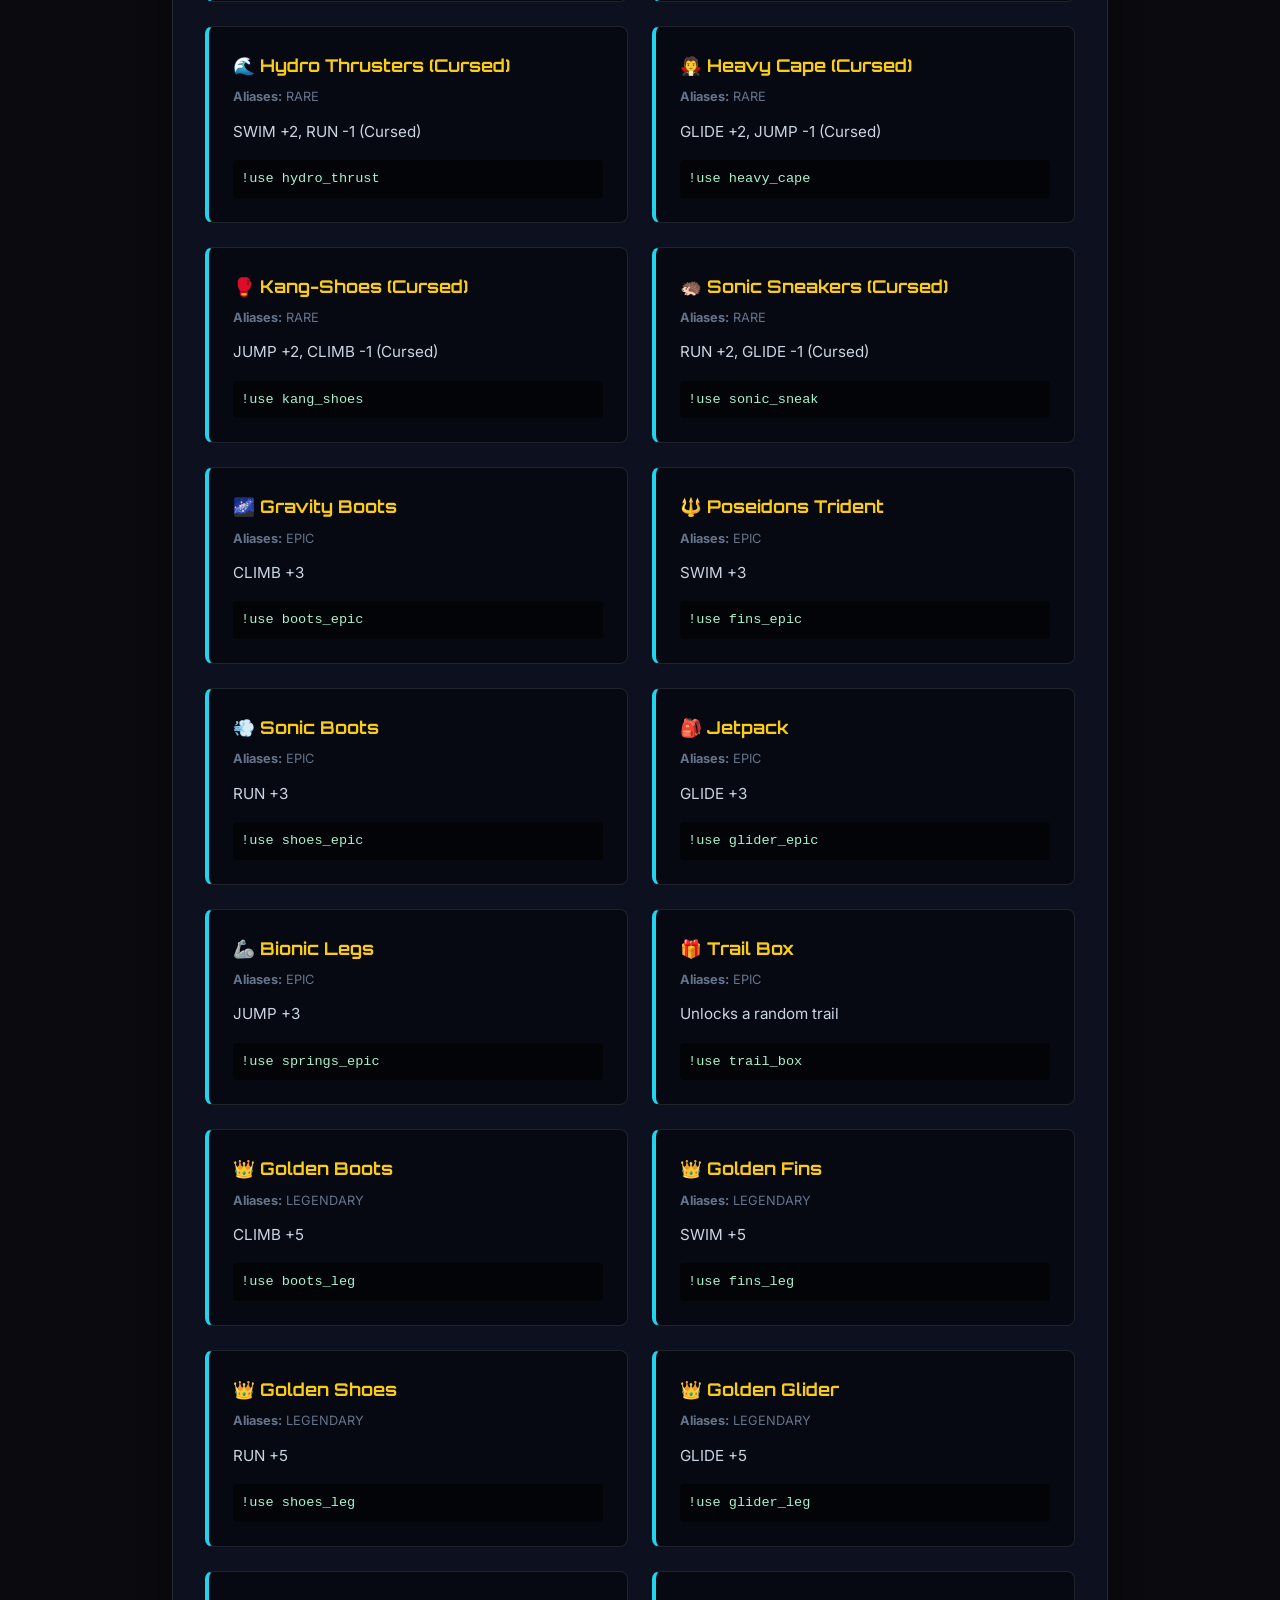
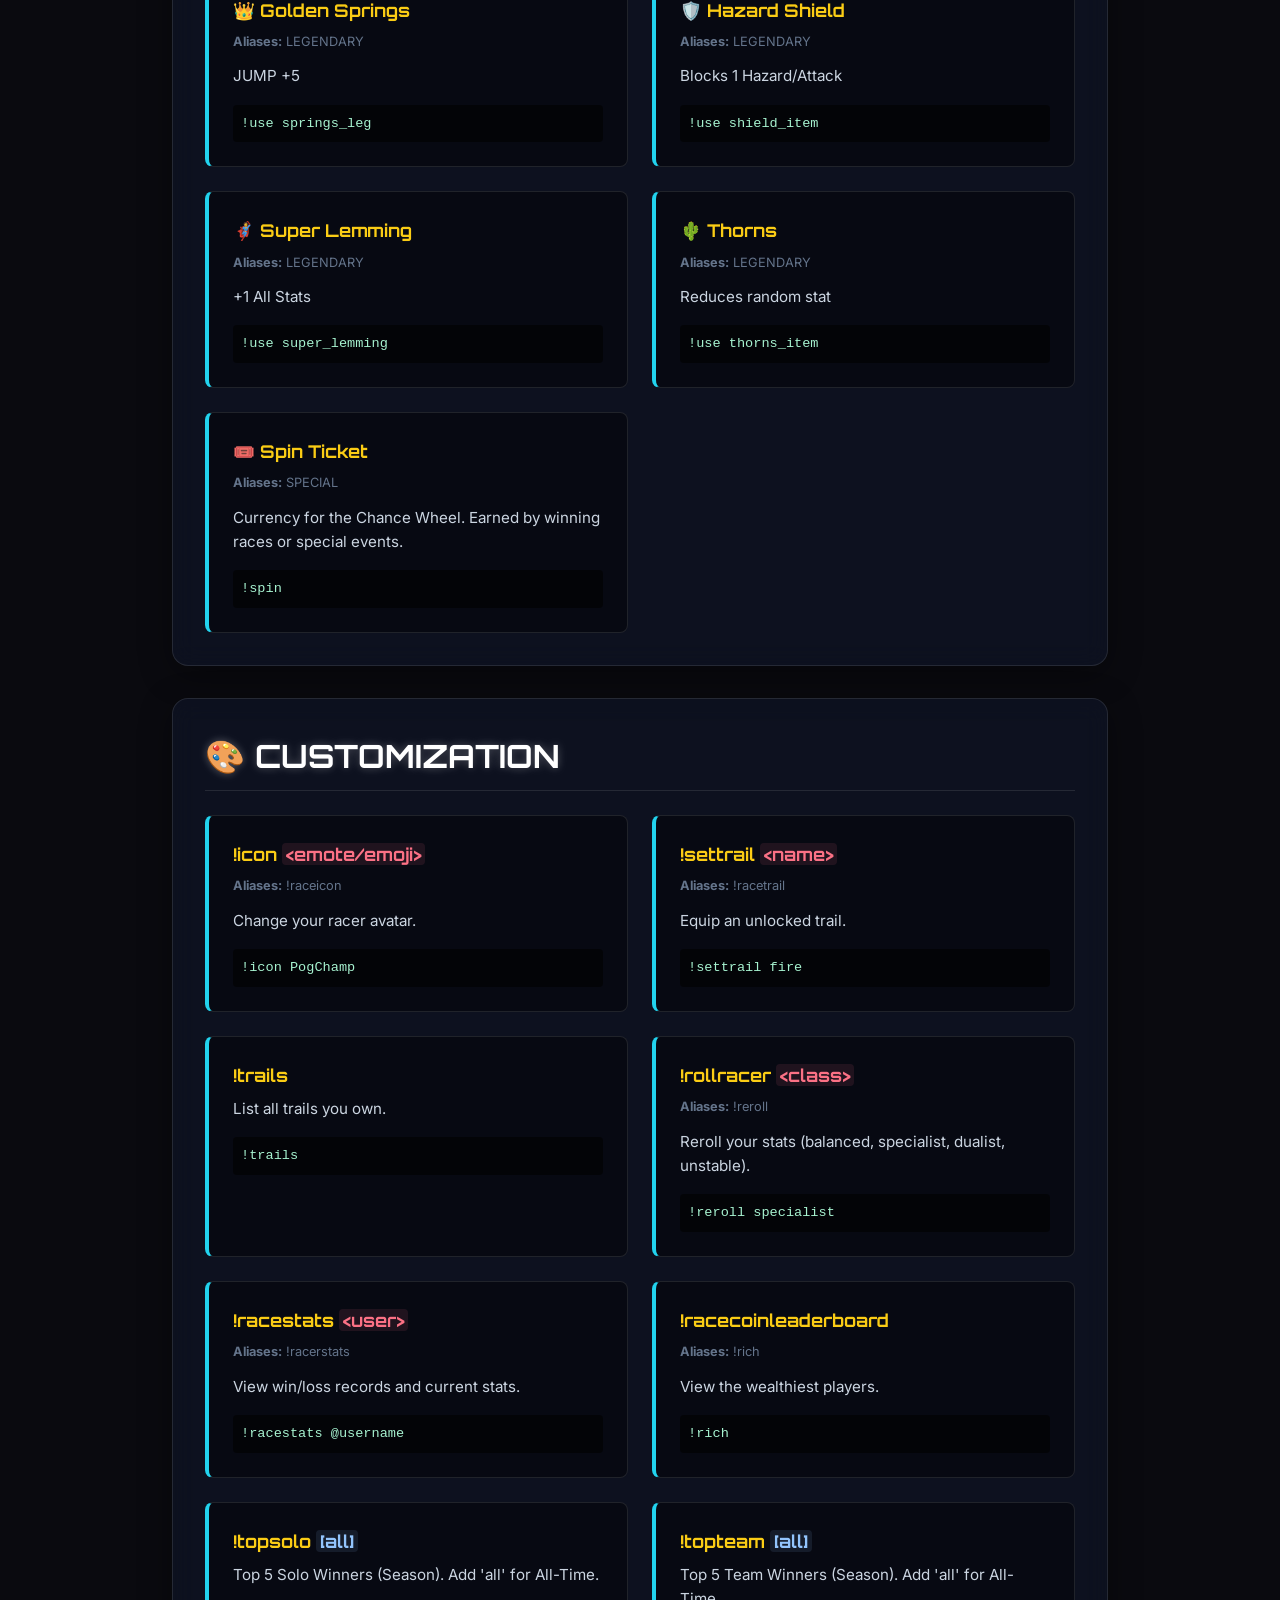
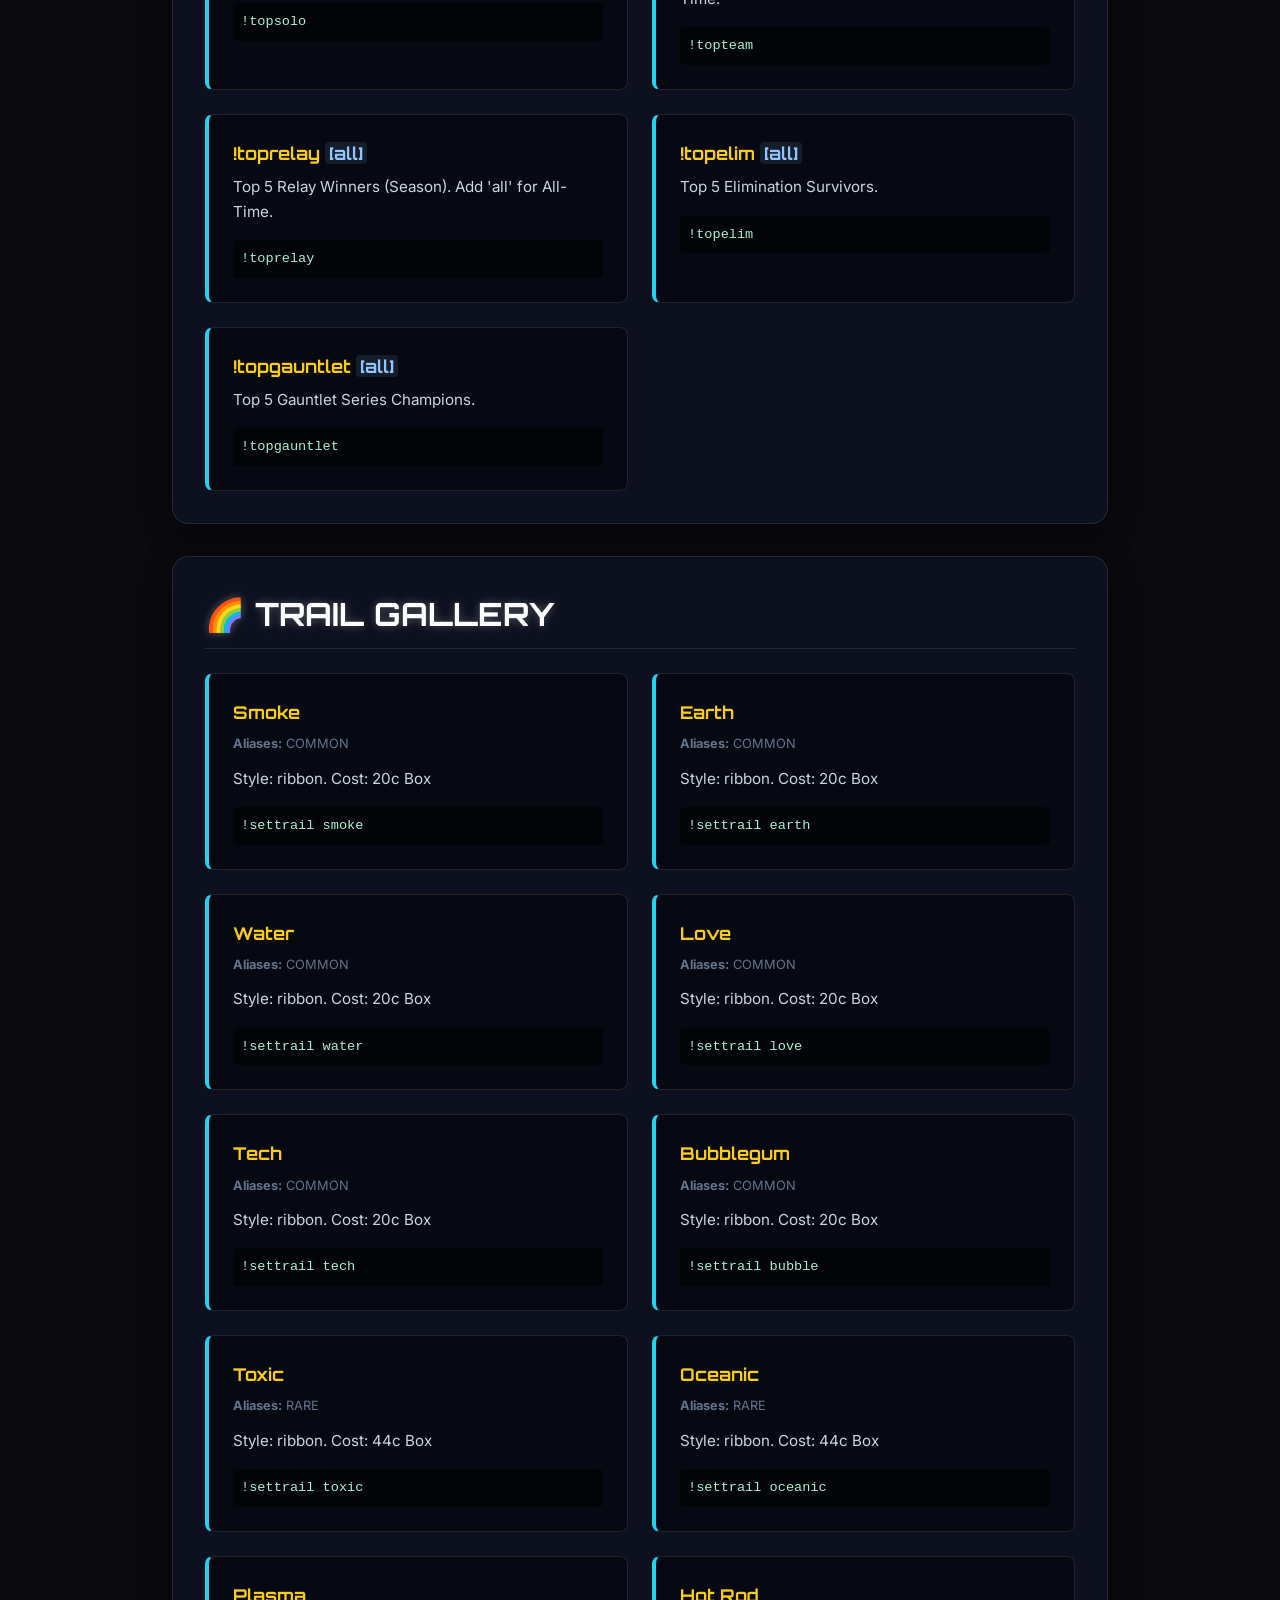
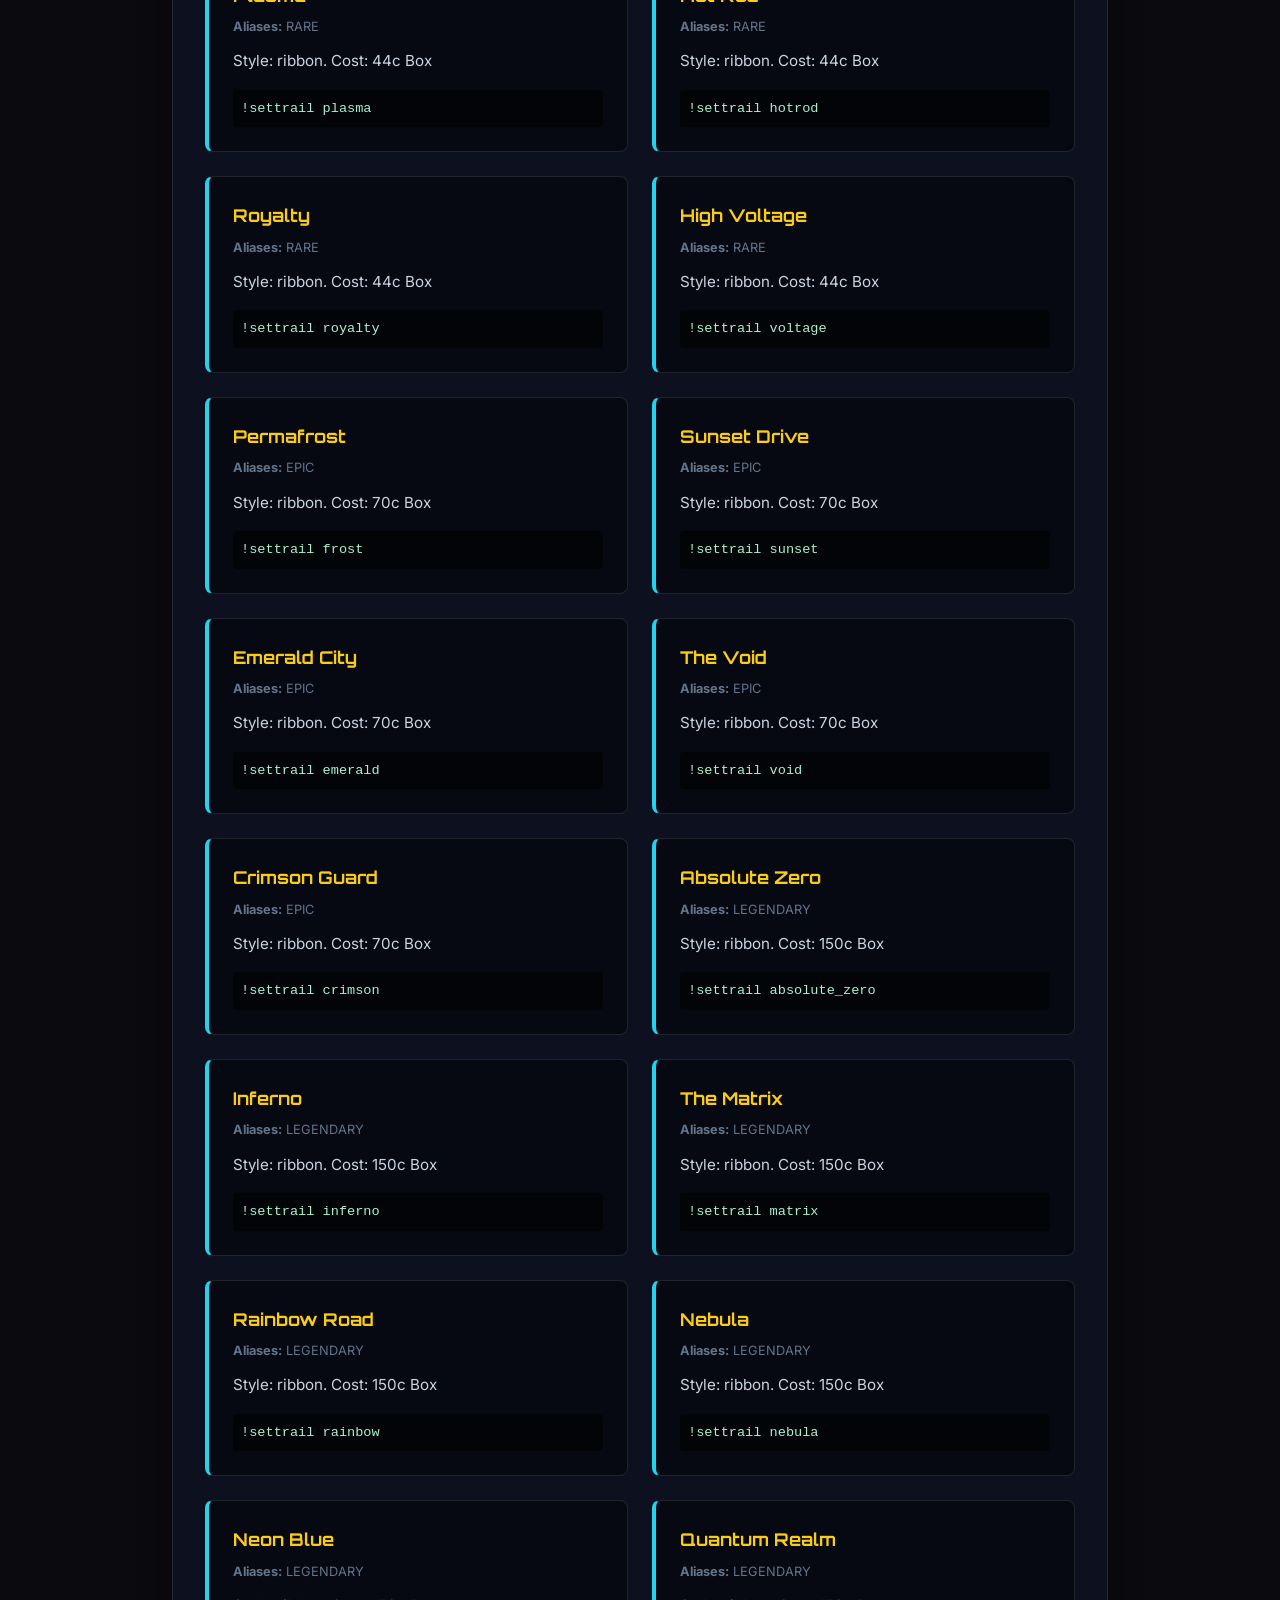
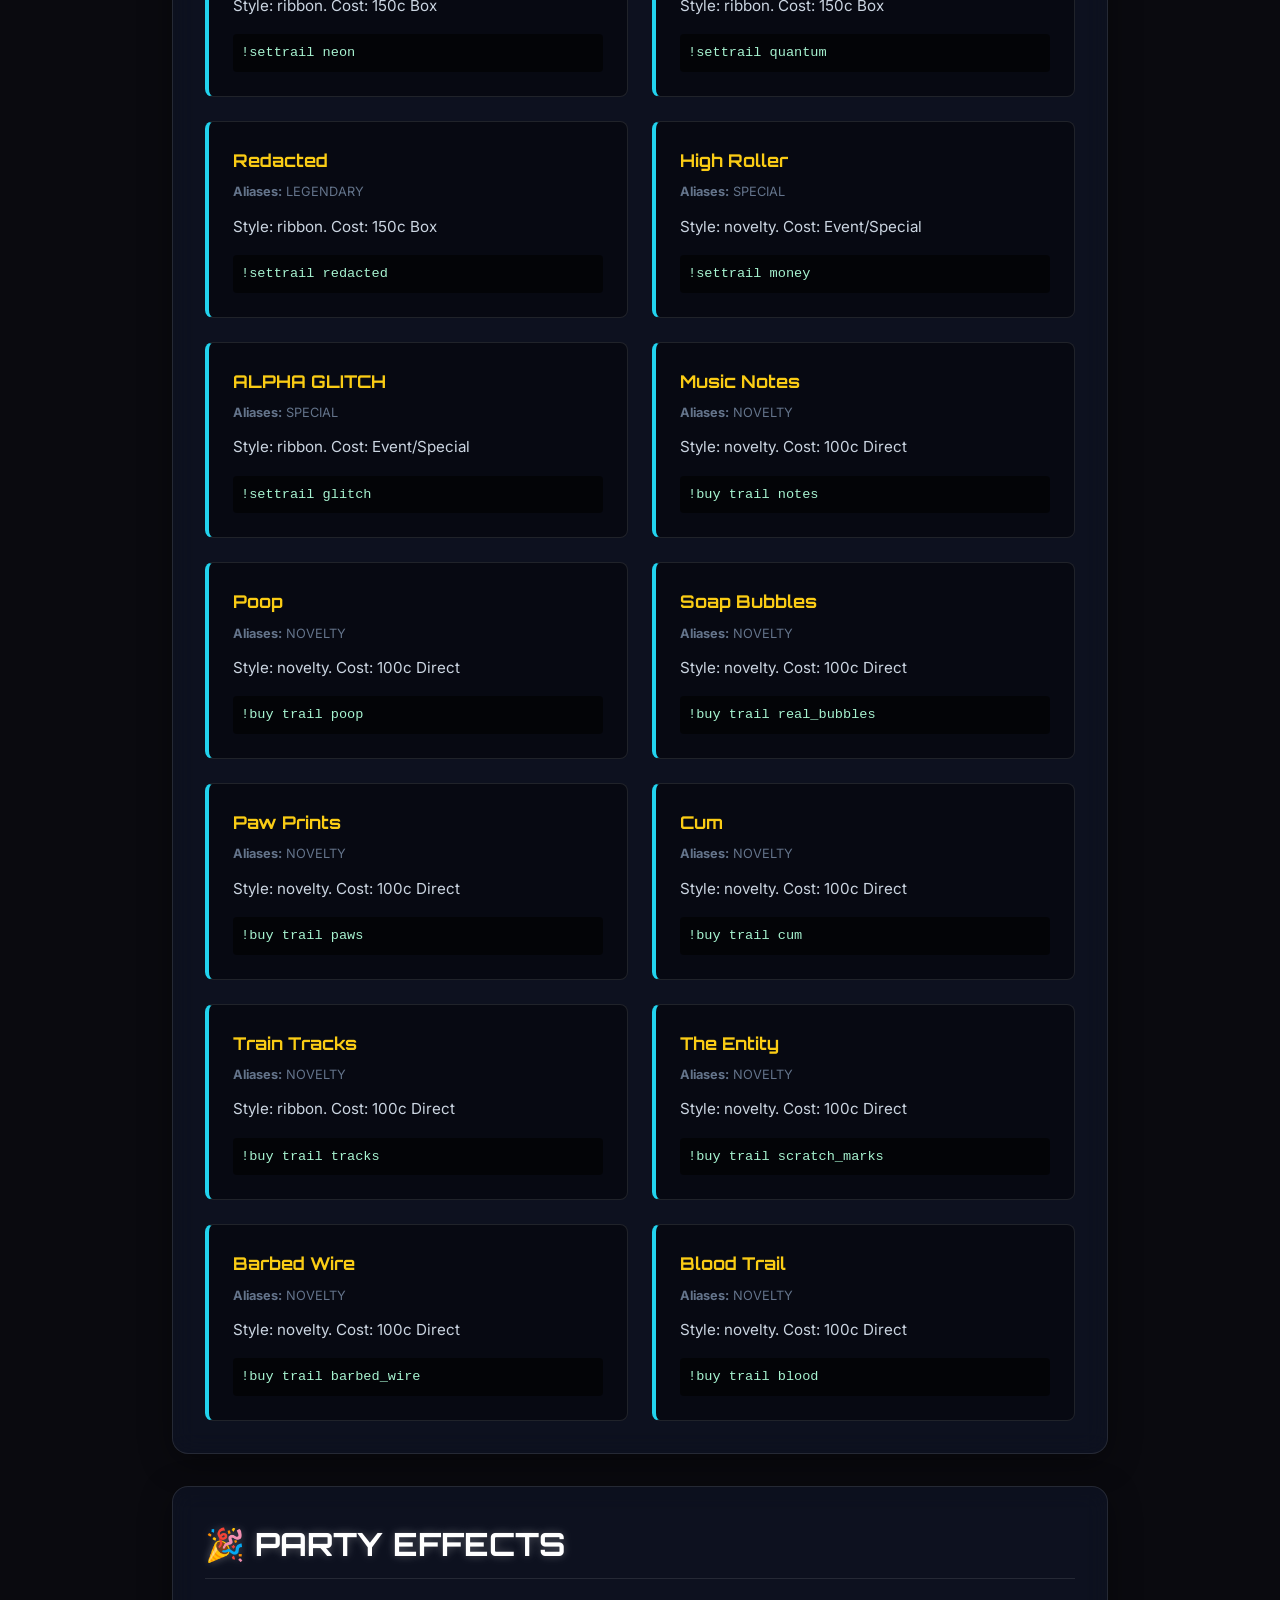
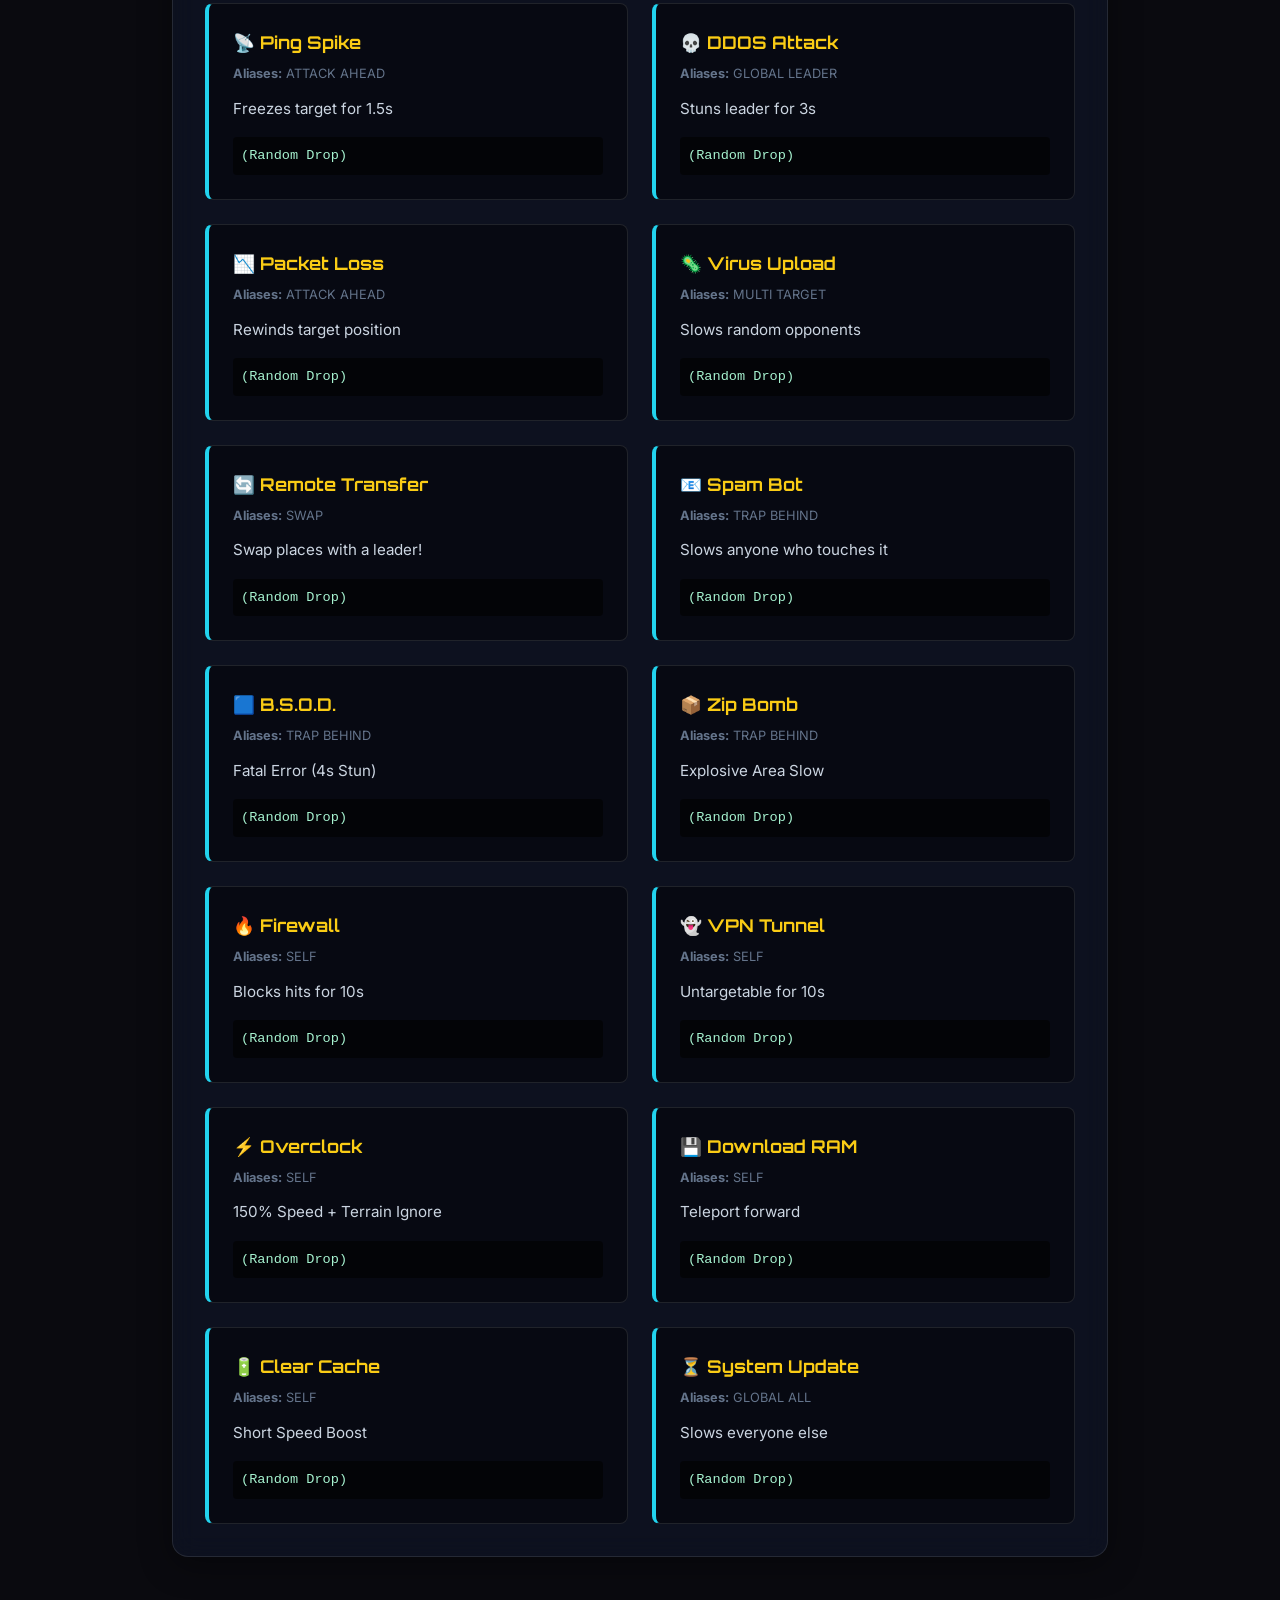
==== commit ca6b431c: "Update player-guide.html Adjusted player guide subtitle wording" ====
--- a/player-guide.html
+++ b/player-guide.html
@@ -9,7 +9,7 @@
 <body>
     <div class="hero">
         <h1 class="title">PLAYER GUIDE</h1>
-        <p class="subtitle">Welcome to the race! Learn how to join, get rich, and ruin other racers' days.</p>
+        <p class="subtitle">Welcome to the race! Learn how to join, customise your racer, use items, and get rich with gamba.</p>
     </div>
 
     <nav>
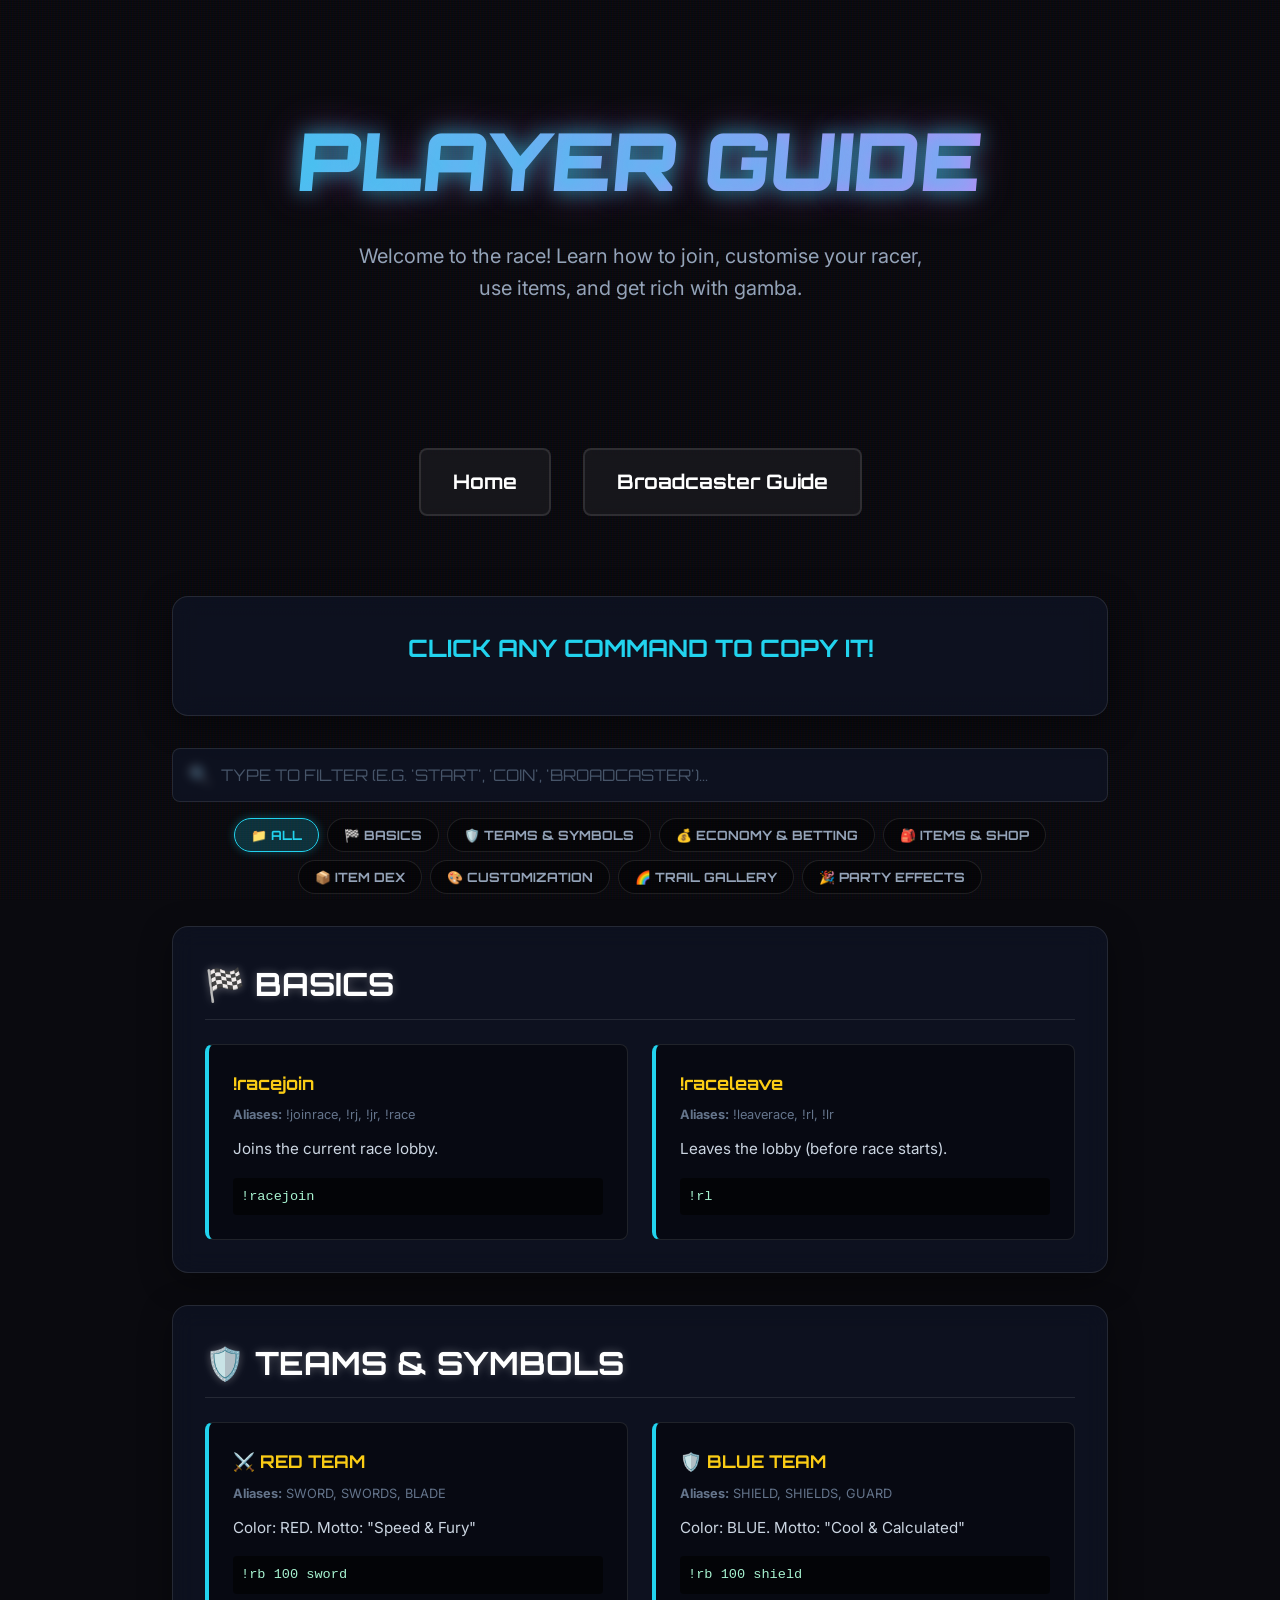
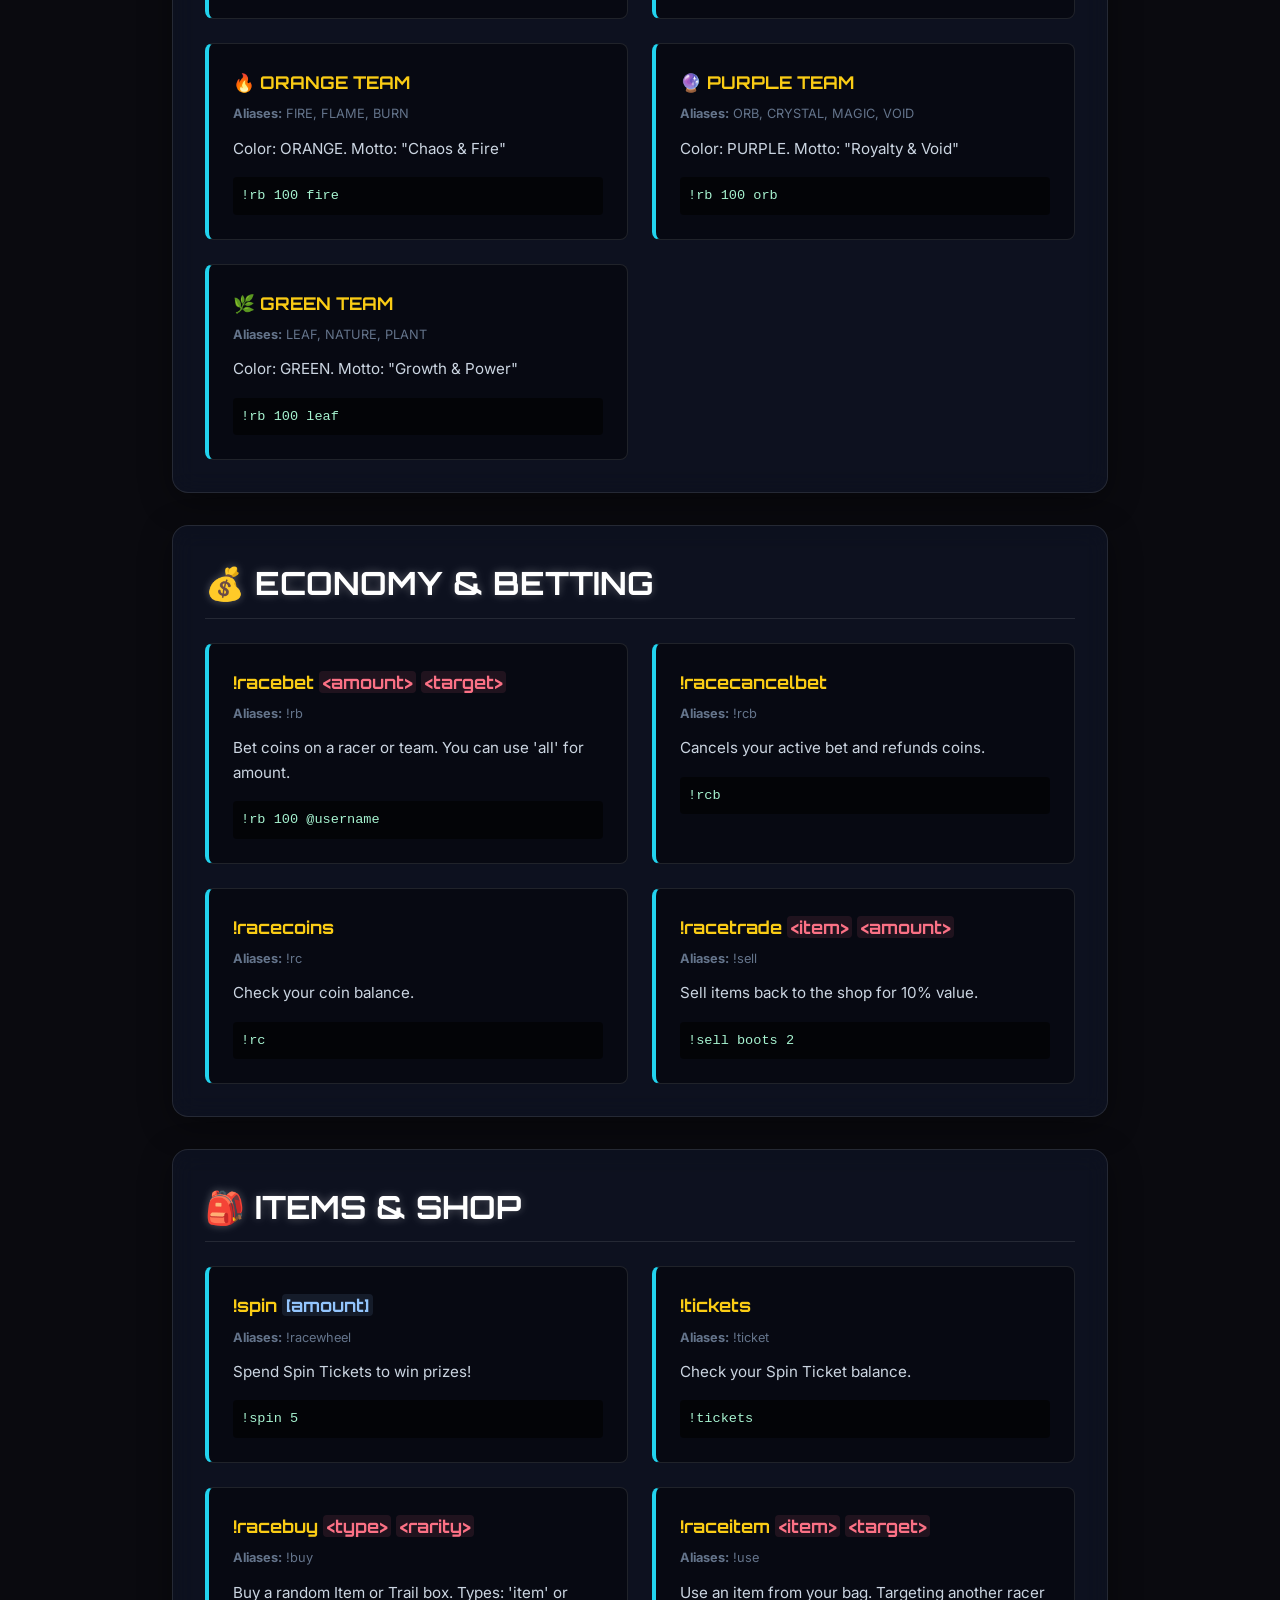
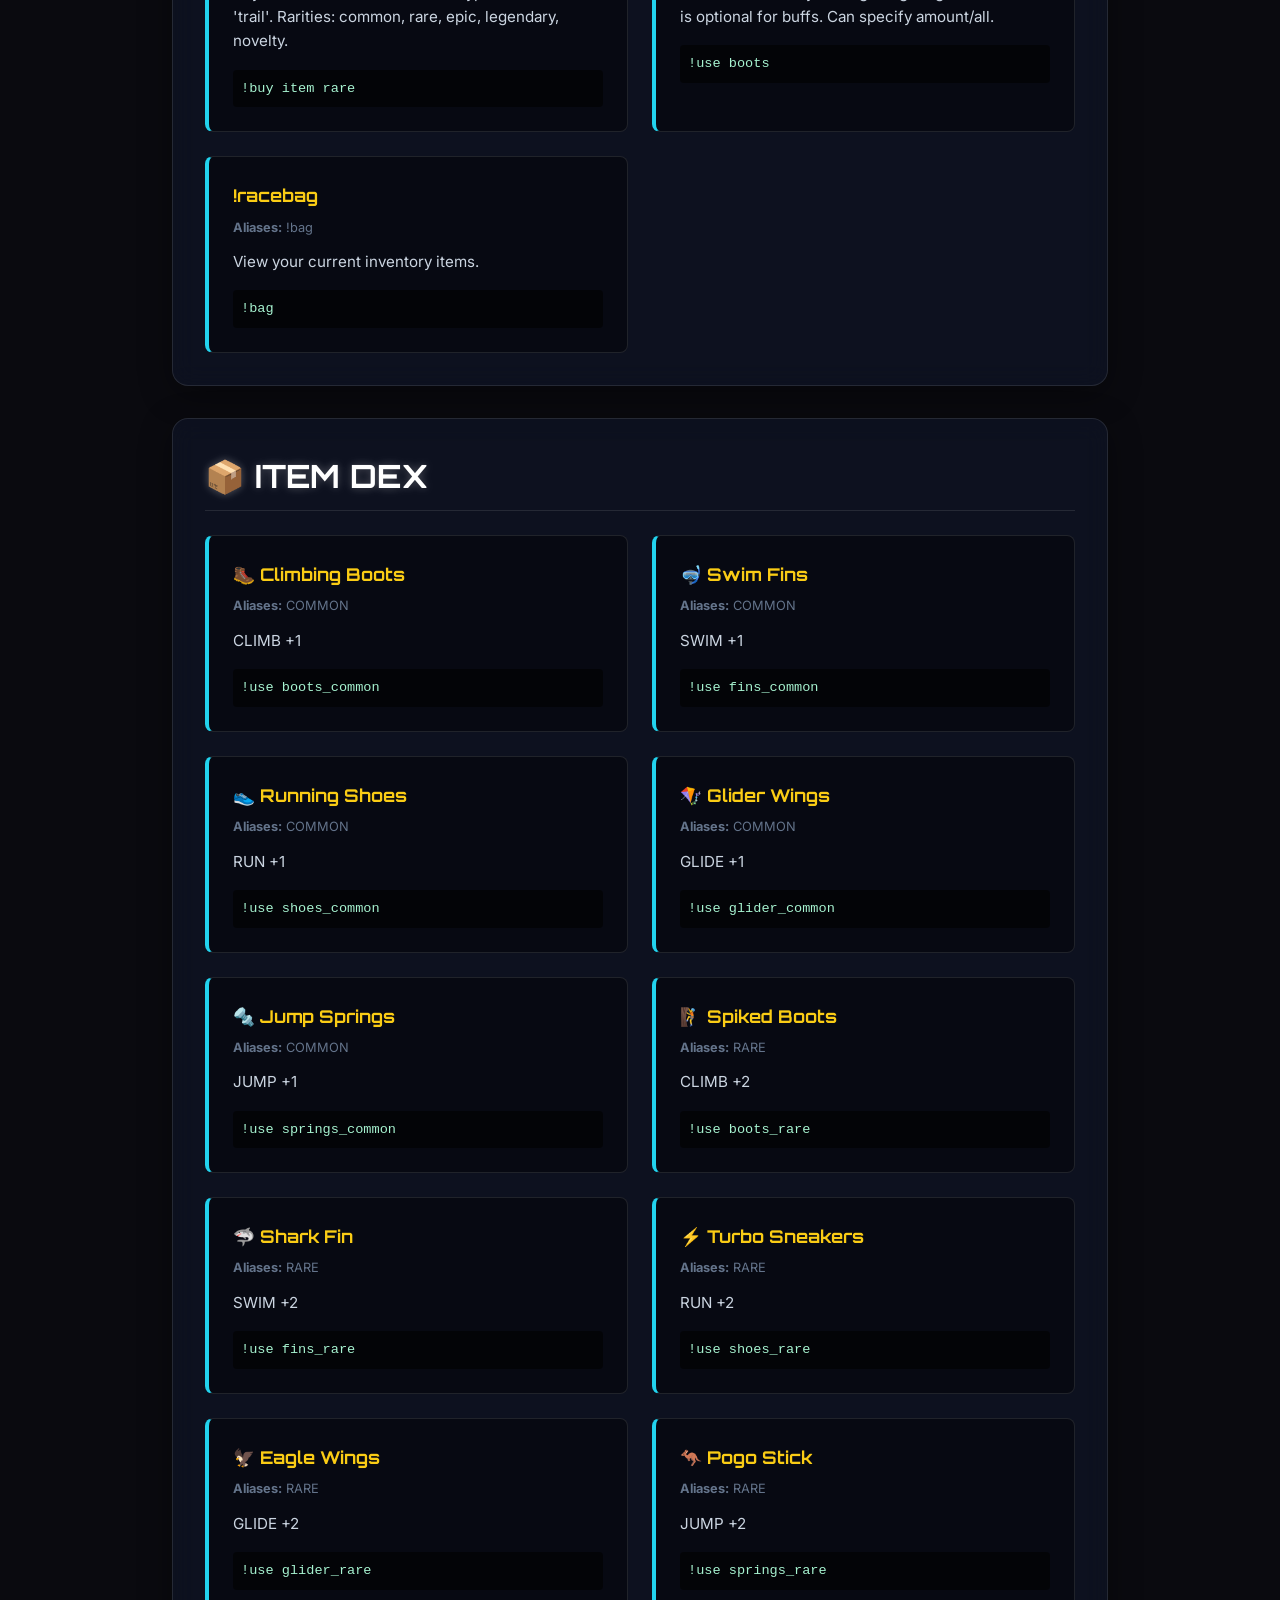
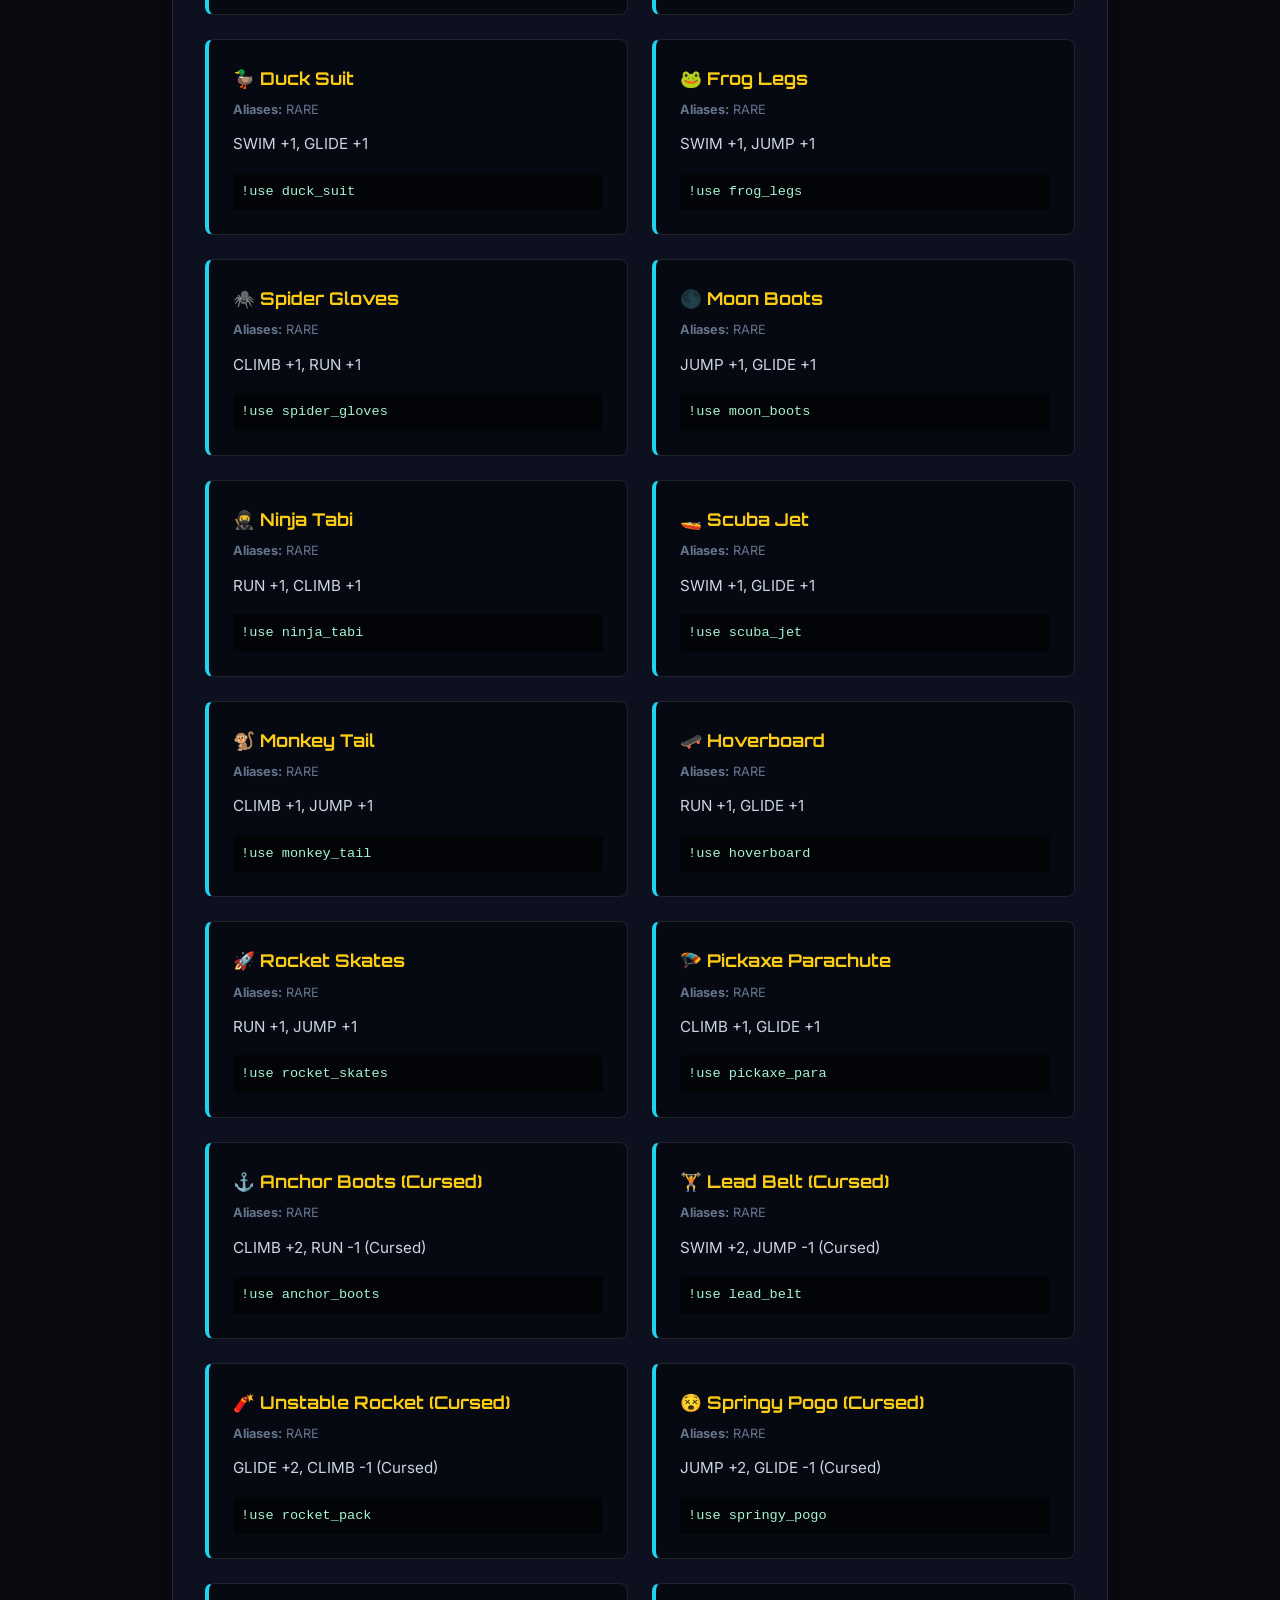
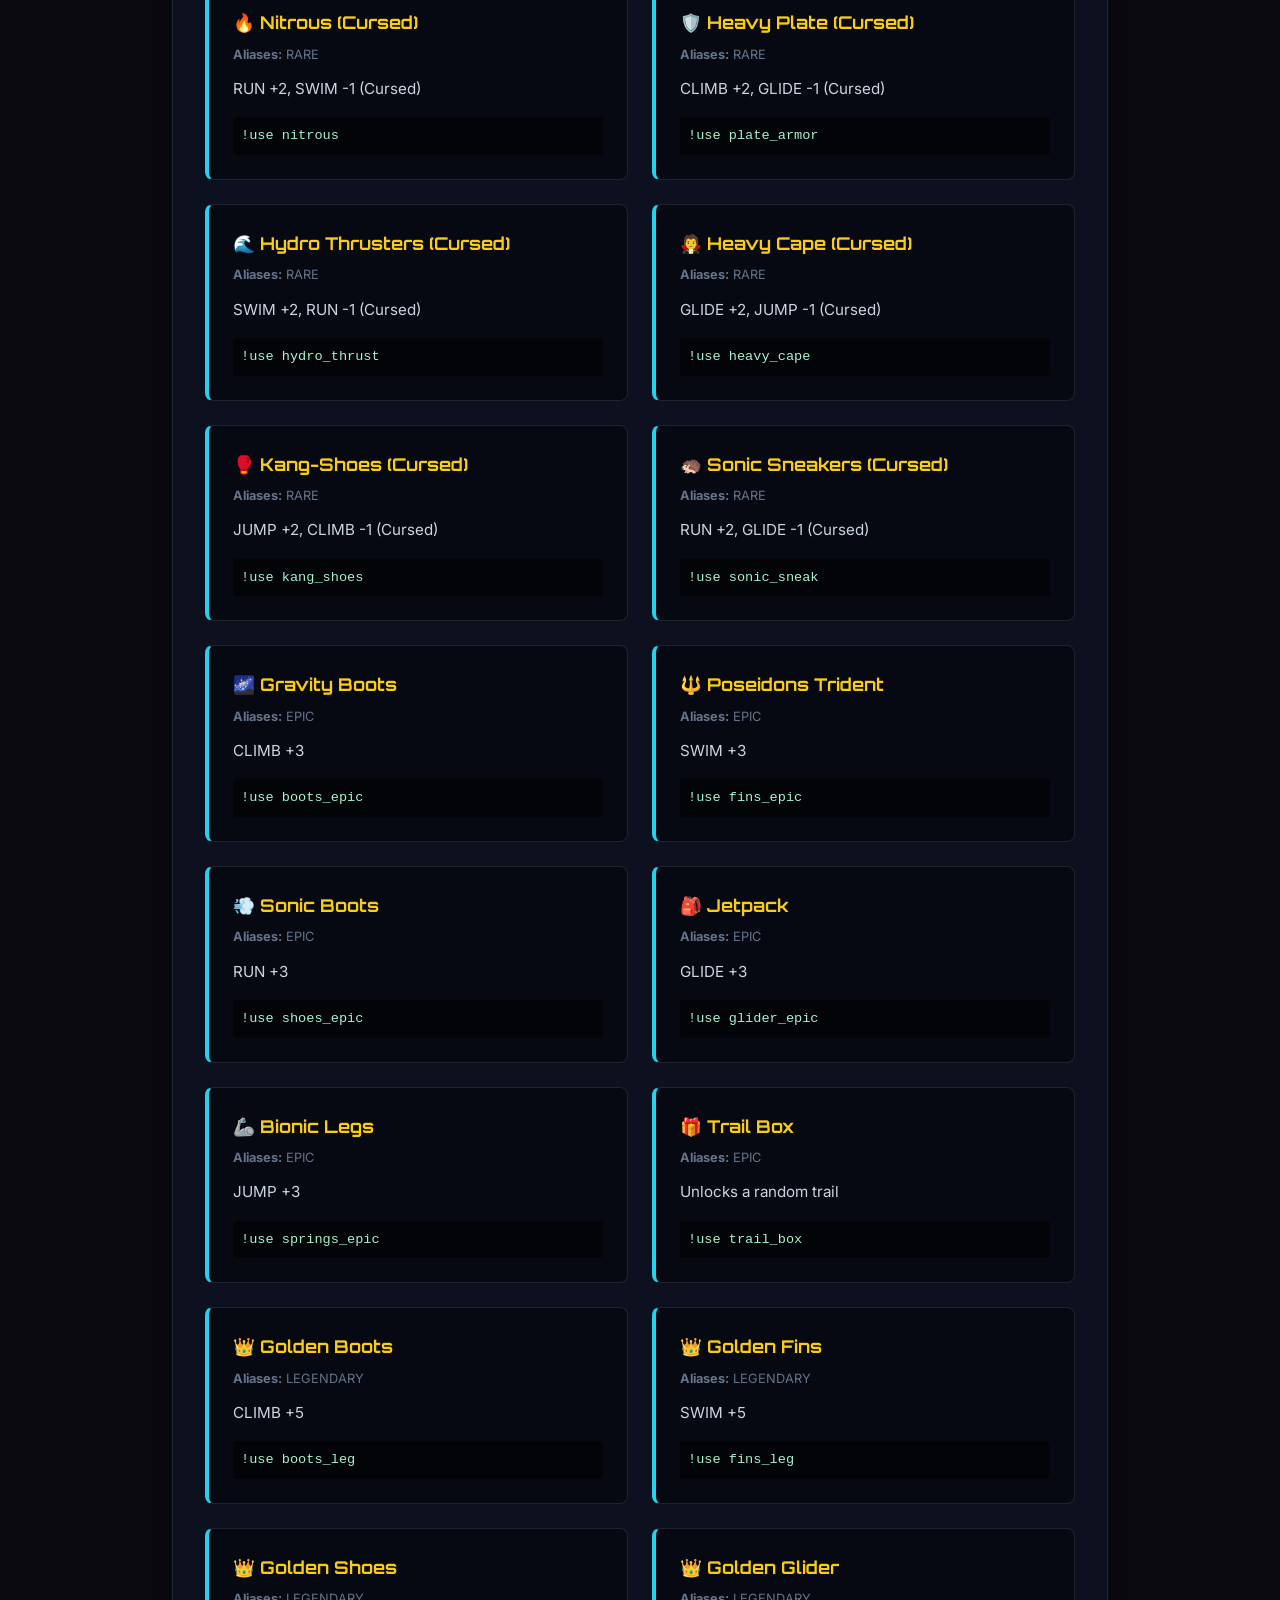
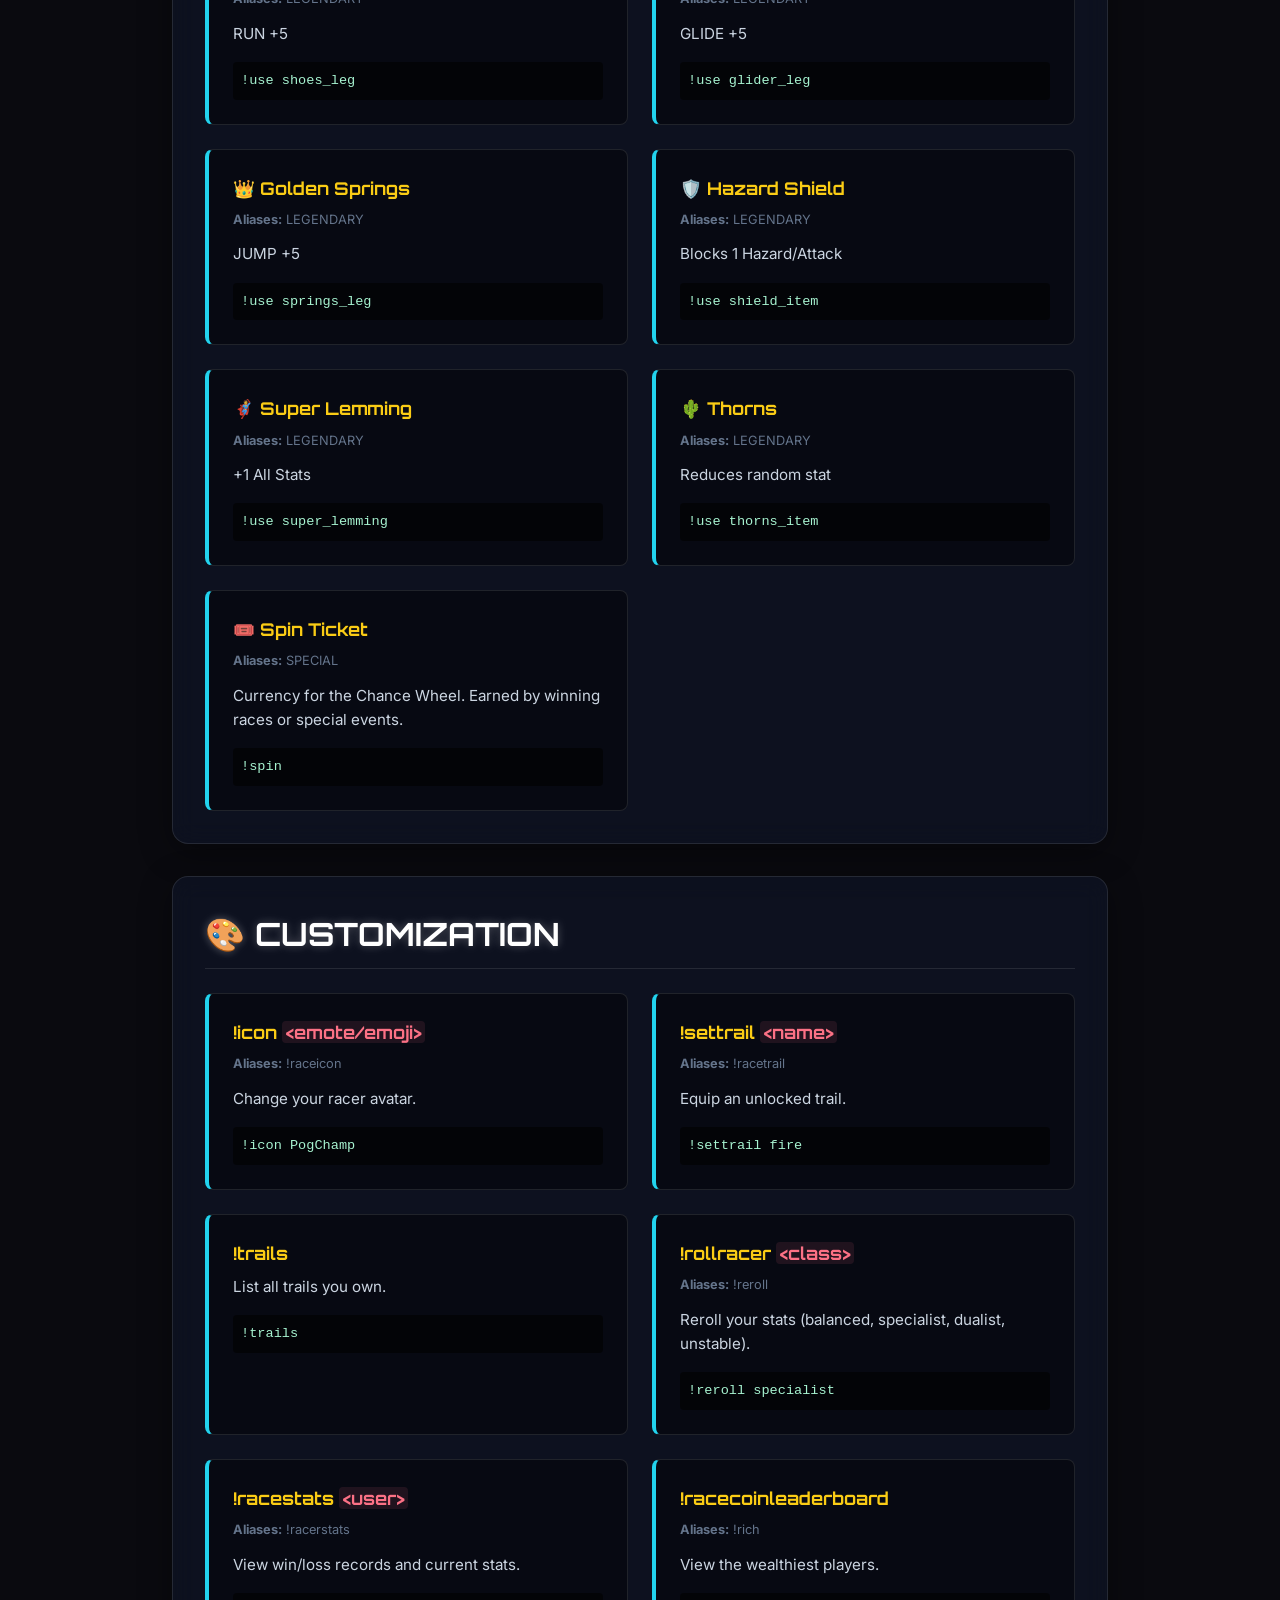
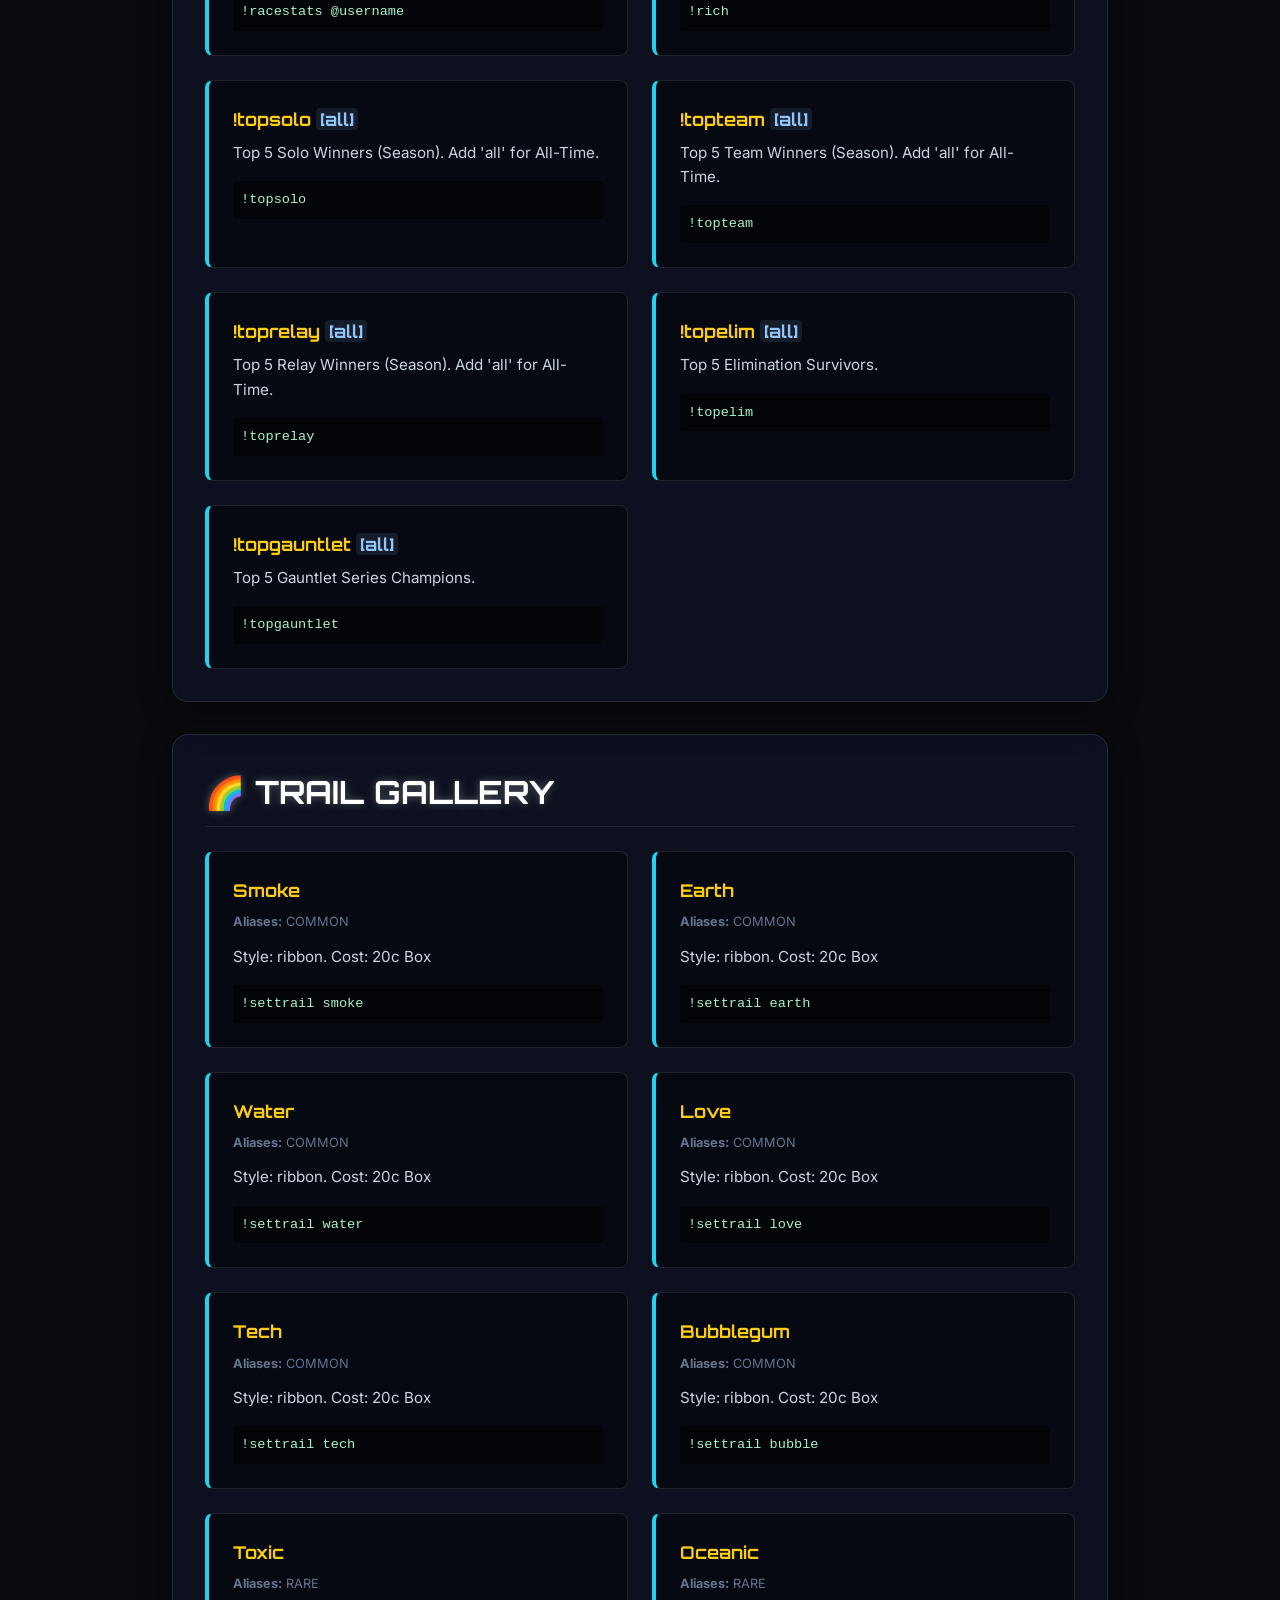
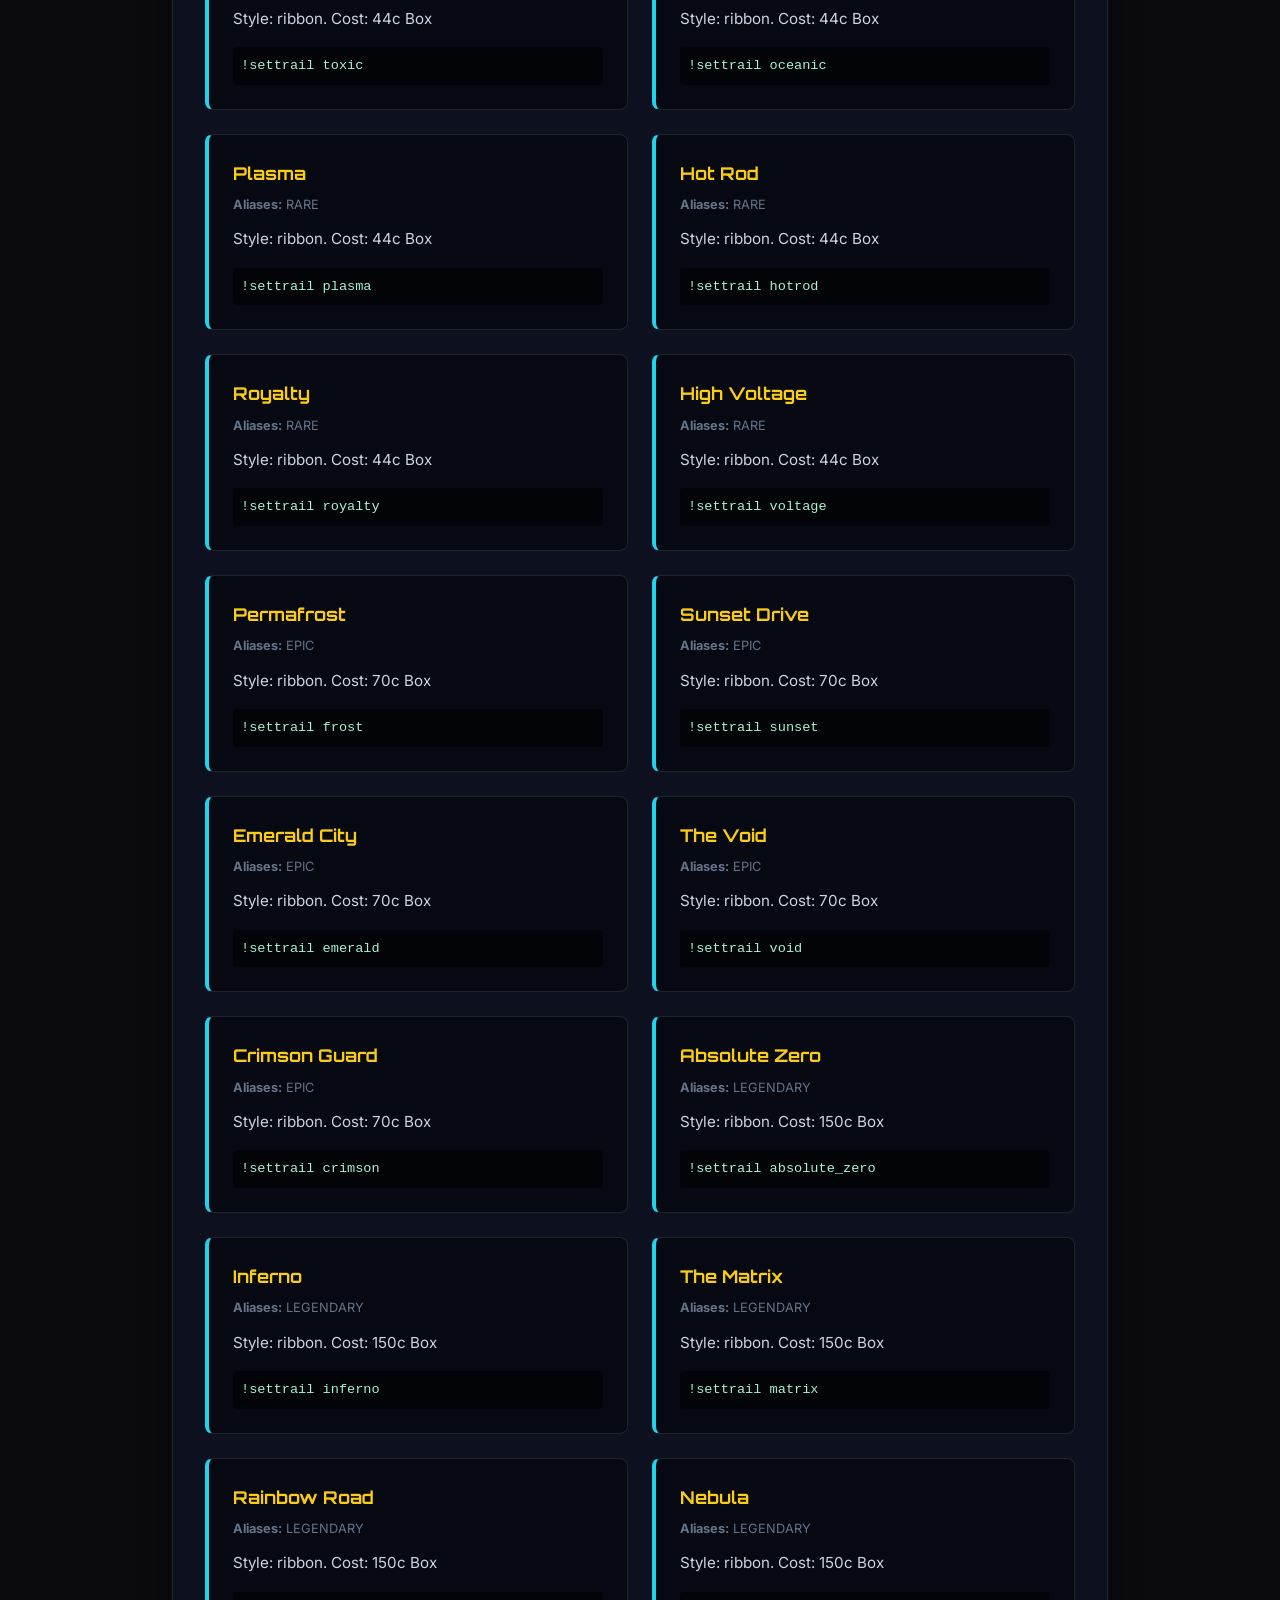
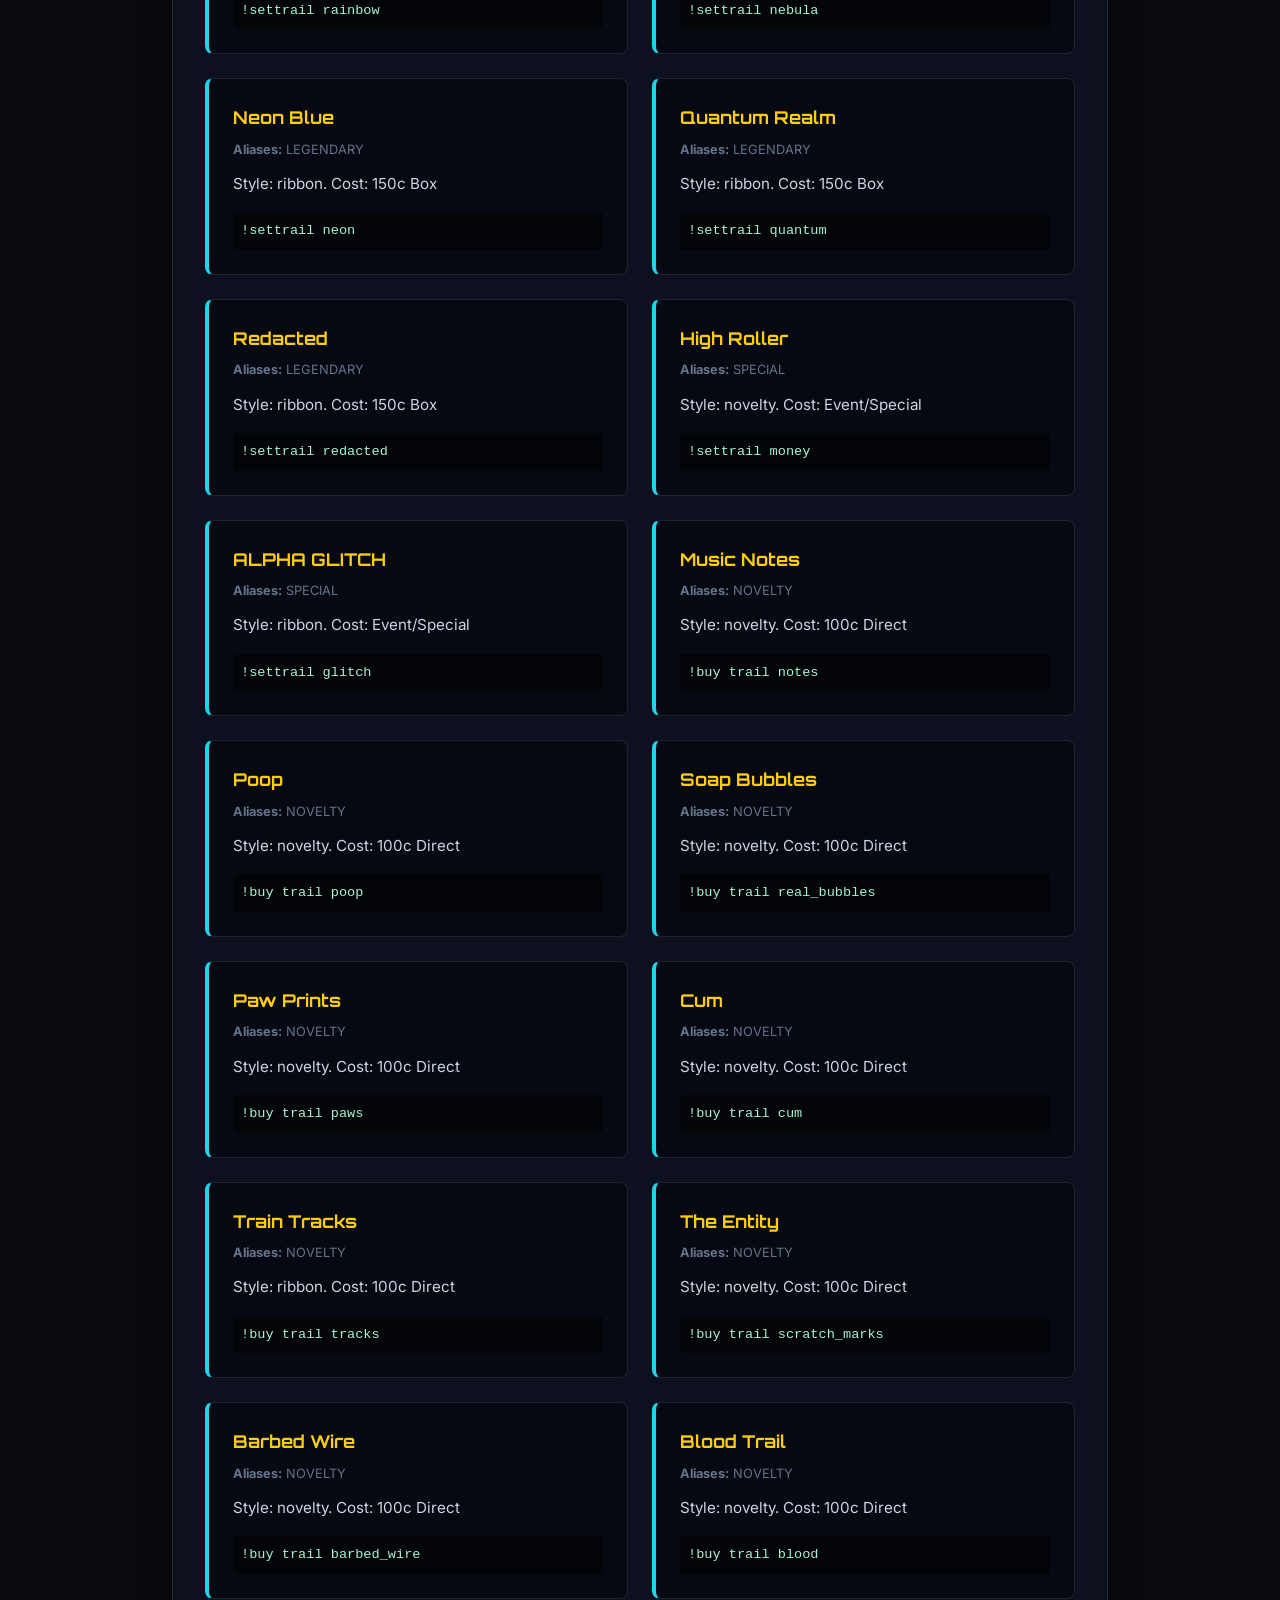
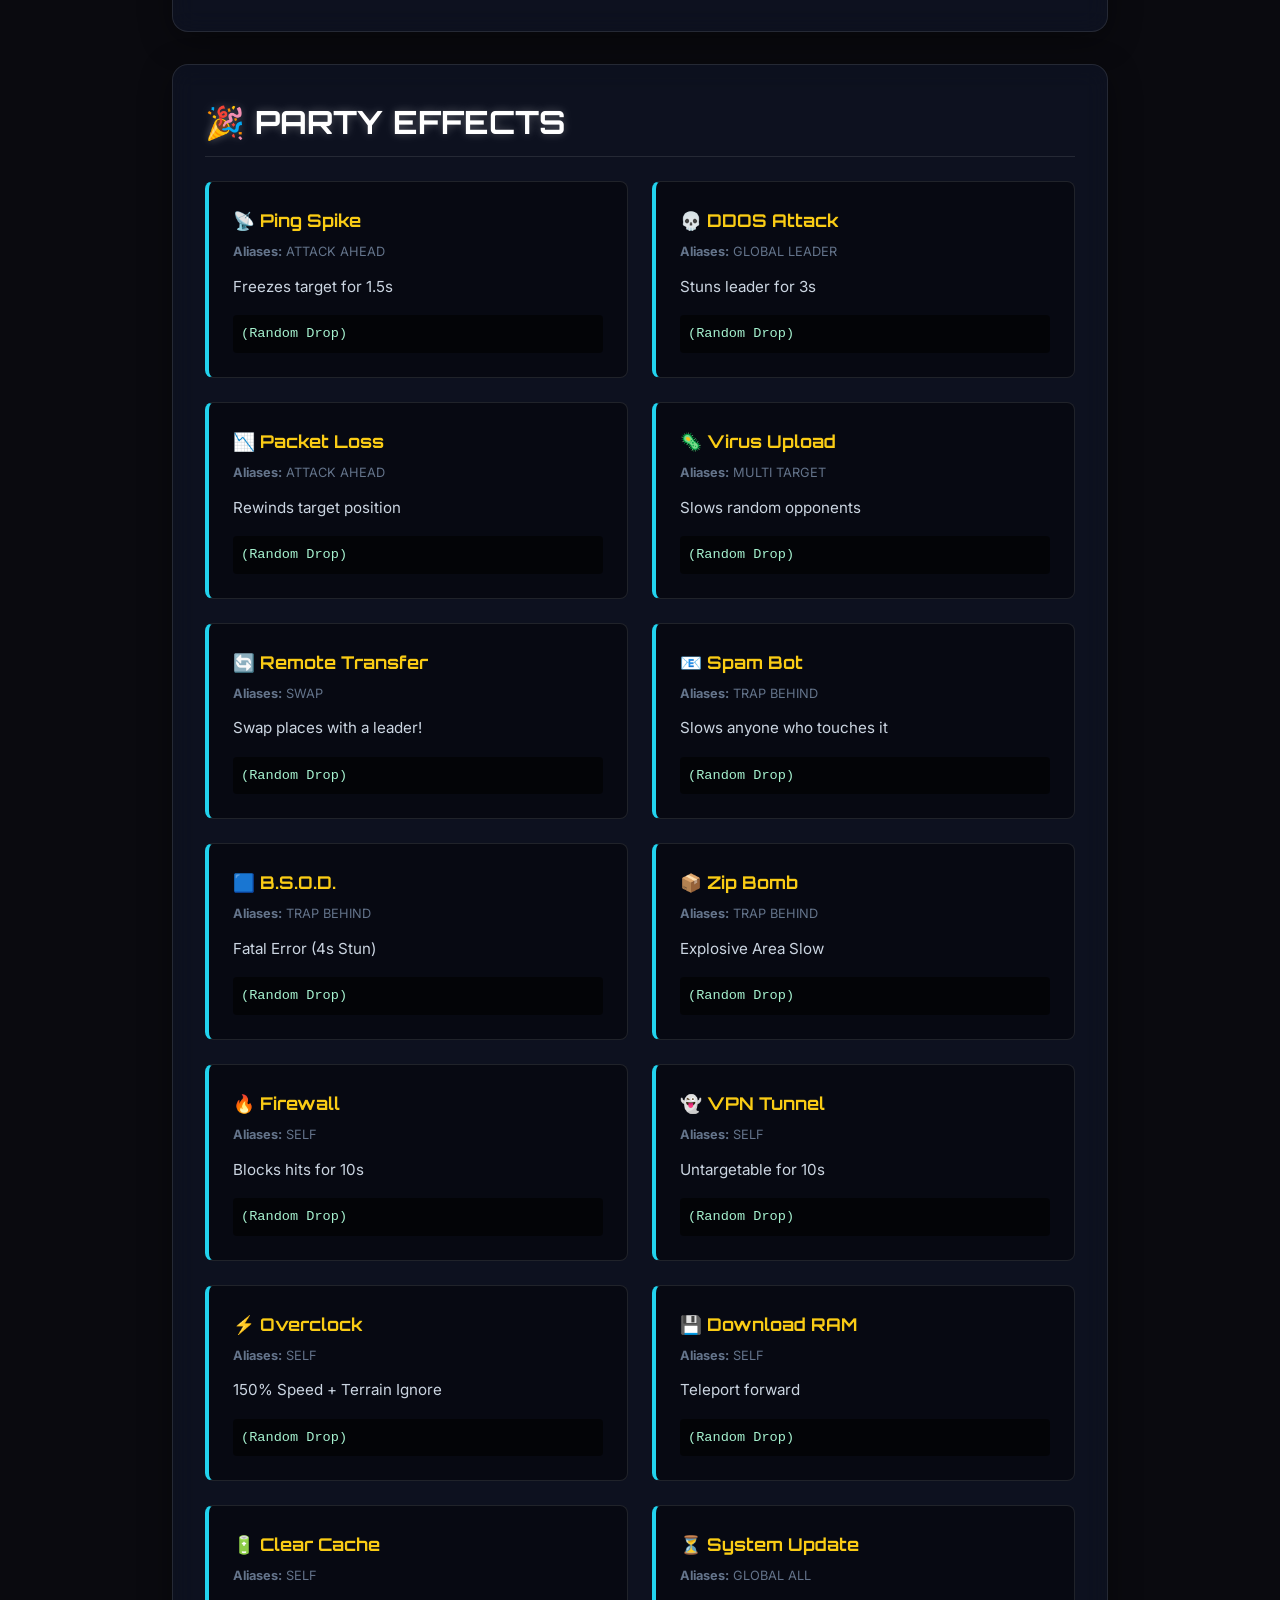
==== commit bd003b73: "Add files via upload" ====
--- a/player-guide.html
+++ b/player-guide.html
@@ -1,15 +1,18 @@
 <!DOCTYPE html>
 <html lang="en">
+
 <head>
     <meta charset="UTF-8">
     <meta name="viewport" content="width=device-width, initial-scale=1.0">
     <title>Stream Racers | Player Guide</title>
     <link rel="stylesheet" href="css/style.css">
 </head>
+
 <body>
     <div class="hero">
         <h1 class="title">PLAYER GUIDE</h1>
-        <p class="subtitle">Welcome to the race! Learn how to join, customise your racer, use items, and get rich with gamba.</p>
+        <p class="subtitle">Welcome to the race! Learn how to join, customise your racer, use items, and get rich with
+            gamba.</p>
     </div>
 
     <nav>
@@ -19,9 +22,10 @@
 
     <div class="container">
         <div class="glass-panel text-center mb-8">
-            <h2 class="orbitron" style="color: var(--neon-cyan); margin-bottom: 1rem;">Click any command to copy it!</h2>
+            <h2 class="orbitron" style="color: var(--neon-cyan); margin-bottom: 1rem;">Click any command to copy it!
+            </h2>
         </div>
-        
+
         <div id="commands-container"></div>
     </div>
 
@@ -30,15 +34,16 @@
     <script>
         // Render player-facing sections
         renderCommands('commands-container', [
-            'BASICS', 
-            'TEAMS', 
-            'ECONOMY', 
-            'ITEMS', 
-            'DEX', 
-            'CUSTOMIZATION', 
-            'GALLERY', 
+            'BASICS',
+            'TEAMS',
+            'ECONOMY',
+            'ITEMS',
+            'DEX',
+            'CUSTOMIZATION',
+            'GALLERY',
             'PARTY'
         ]);
     </script>
 </body>
-</html>
+
+</html>
--- a/css/style.css
+++ b/css/style.css
@@ -275,3 +275,76 @@
     padding: 0 4px;
     border-radius: 4px;
 }
+
+/* Search Input */
+.search-wrapper {
+    position: relative;
+    width: 100%;
+}
+
+.search-icon {
+    position: absolute;
+    left: 1rem;
+    top: 50%;
+    transform: translateY(-50%);
+    font-size: 1.2rem;
+    color: #94a3b8;
+    pointer-events: none;
+}
+
+.search-input {
+    width: 100%;
+    padding: 1rem 1rem 1rem 3rem;
+    background: rgba(15, 23, 42, 0.6);
+    border: 1px solid rgba(255, 255, 255, 0.1);
+    border-radius: 8px;
+    color: #fff;
+    font-family: 'Orbitron', sans-serif;
+    font-size: 1rem;
+    backdrop-filter: blur(5px);
+    transition: all 0.3s ease;
+}
+
+.search-input:focus {
+    outline: none;
+    border-color: var(--neon-cyan);
+    box-shadow: 0 0 15px rgba(34, 211, 238, 0.3);
+}
+
+.search-input::placeholder {
+    color: #475569;
+}
+
+/* Category Pills */
+.pills-wrapper {
+    display: flex;
+    flex-wrap: wrap;
+    gap: 0.5rem;
+    justify-content: center;
+}
+
+.category-pill {
+    padding: 0.5rem 1rem;
+    background: rgba(0, 0, 0, 0.4);
+    border: 1px solid rgba(255, 255, 255, 0.1);
+    border-radius: 20px;
+    color: #94a3b8;
+    font-family: 'Orbitron', sans-serif;
+    font-size: 0.8rem;
+    font-weight: 700;
+    cursor: pointer;
+    transition: all 0.2s ease;
+}
+
+.category-pill:hover {
+    background: rgba(34, 211, 238, 0.1);
+    border-color: rgba(34, 211, 238, 0.3);
+    color: #fff;
+}
+
+.category-pill.active {
+    background: rgba(34, 211, 238, 0.2);
+    border-color: var(--neon-cyan);
+    color: var(--neon-cyan);
+    box-shadow: 0 0 10px rgba(34, 211, 238, 0.3);
+}
